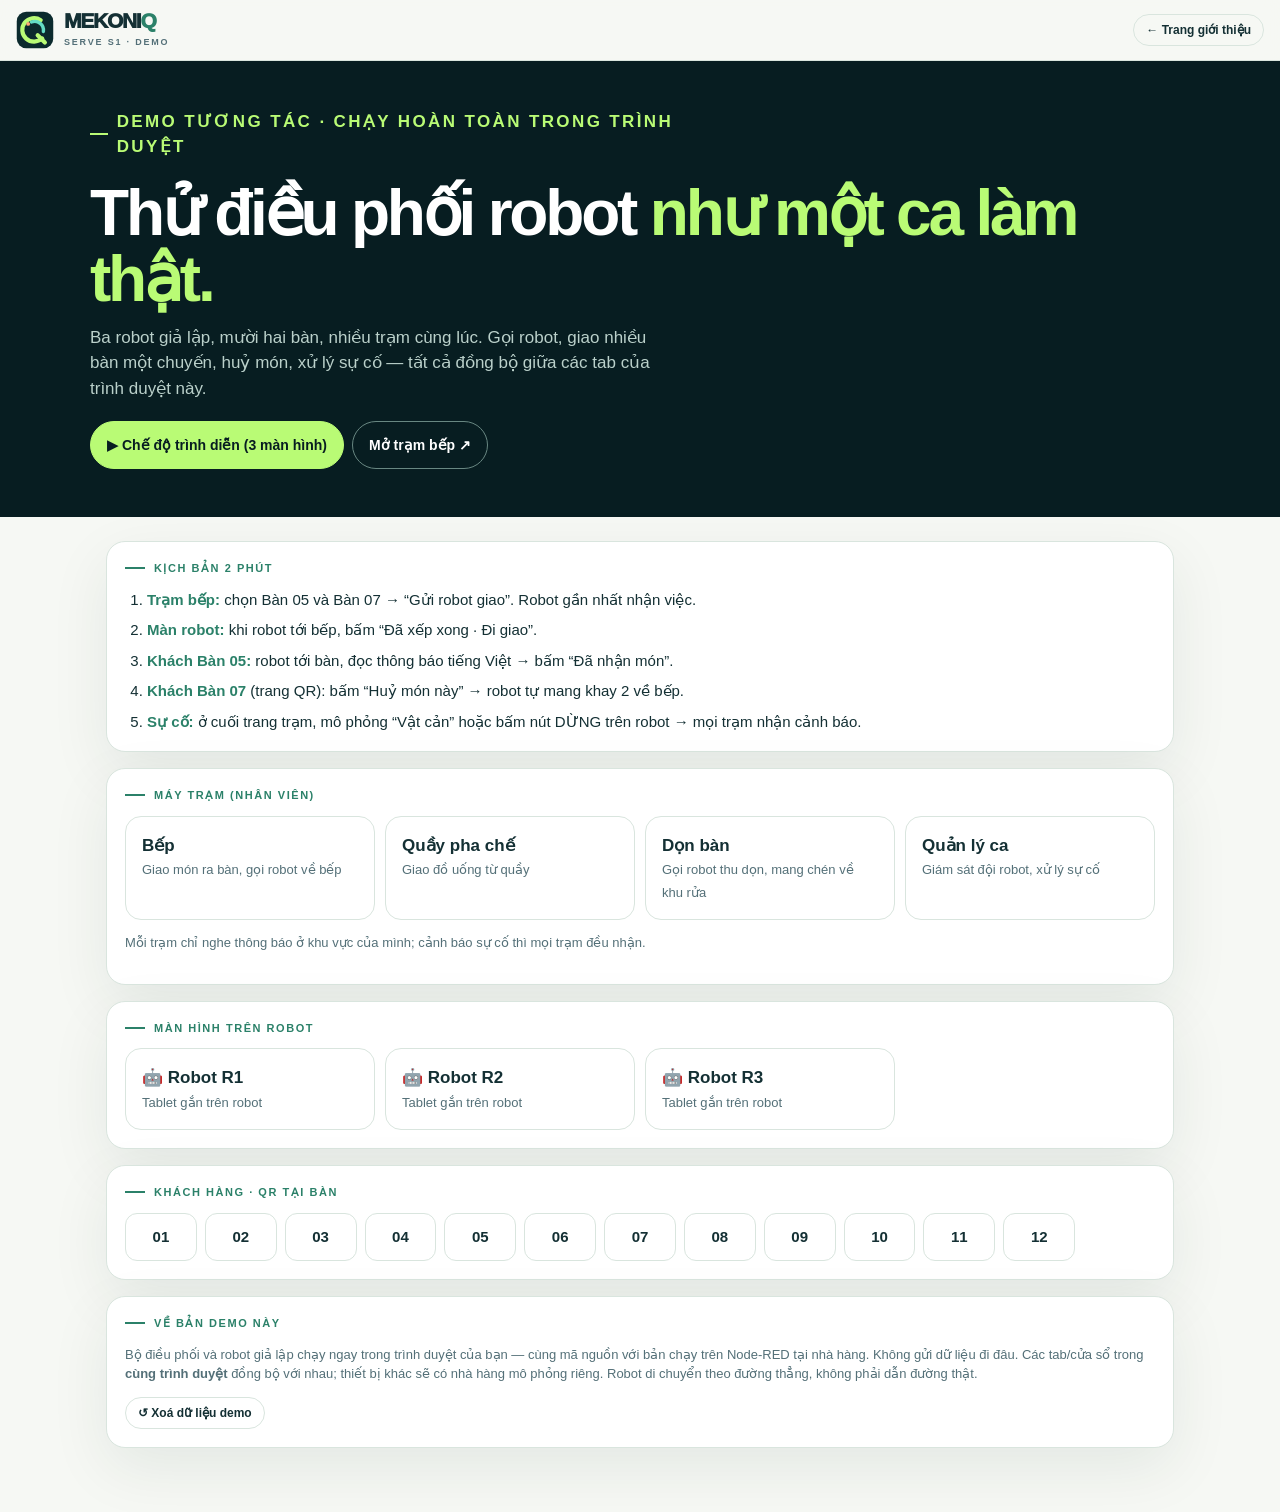
==== demo/index.html @ 447e4af4 "landing page + demo" ====
<!doctype html>
<html lang="vi"><head>
<meta charset="utf-8"><meta name="viewport" content="width=device-width,initial-scale=1">
<title>MEKONIQ Serve · Demo</title>
<meta name="description" content="Demo tương tác MEKONIQ Serve S1: trạm bếp, pha chế, dọn bàn, màn hình robot và QR tại bàn.">
<link rel="icon" href="logo.svg"><link rel="stylesheet" href="brand.css">
<style>
  .hero { background: var(--deep); color: #fff; padding: 48px 16px; }
  .hero > div { max-width: 1100px; margin: auto; }
  .hero h1 { font-size: clamp(36px, 6vw, 64px); letter-spacing: -.05em; line-height: 1.04; margin: 0 0 12px; }
  .hero h1 span { color: var(--mint); }
  .hero p { color: #bad0ca; max-width: 62ch; margin: 0 0 20px; font-size: 17px; }
  .hero .eyebrow { color: var(--mint); }
  .hero .btn { min-height: 48px; font-size: 14px; }
  .hero .btn:not(.primary) { color: #fff; border-color: #688782; }
  main { max-width: 1100px; margin: auto; padding: 24px 16px 64px; display: grid; gap: 16px; }
  .grid { display: grid; grid-template-columns: repeat(auto-fill, minmax(200px, 1fr)); gap: 10px; }
  .tile { display: block; text-decoration: none; padding: 16px; border-radius: 16px; border: 1px solid var(--line); background: var(--card); }
  .tile:hover { border-color: var(--green); }
  .tile b { display: block; font-size: 17px; }
  .tile span { font-size: 13px; color: var(--muted); }
  .tgrid { display: grid; grid-template-columns: repeat(auto-fill, minmax(70px, 1fr)); gap: 8px; }
  .tgrid a { text-align: center; padding: 12px 0; border-radius: 12px; border: 1px solid var(--line); text-decoration: none; font-weight: 800; background: var(--card); }
  ol.script { margin: 0; padding-left: 22px; display: grid; gap: 8px; }
  ol.script b { color: var(--green); }
  .note { font-size: 13px; color: var(--muted); }
  .row { display: flex; gap: 8px; flex-wrap: wrap; align-items: center; }
</style>
</head><body>
<header class="top"><div class="nav"><div id="brand"></div><a class="btn sm" href="../">← Trang giới thiệu</a></div></header>
<section class="hero"><div>
  <p class="eyebrow">Demo tương tác · chạy hoàn toàn trong trình duyệt</p>
  <h1>Thử điều phối robot <span>như một ca làm thật.</span></h1>
  <p>Ba robot giả lập, mười hai bàn, nhiều trạm cùng lúc. Gọi robot, giao nhiều bàn một chuyến, huỷ món, xử lý sự cố — tất cả đồng bộ giữa các tab của trình duyệt này.</p>
  <div class="row"><a class="btn primary" href="showcase.html">▶ Chế độ trình diễn (3 màn hình)</a><a class="btn" href="station.html?role=bep" target="_blank">Mở trạm bếp ↗</a></div>
</div></section>
<main>
  <div class="card"><p class="eyebrow">Kịch bản 2 phút</p>
    <ol class="script">
      <li><b>Trạm bếp:</b> chọn Bàn 05 và Bàn 07 → “Gửi robot giao”. Robot gần nhất nhận việc.</li>
      <li><b>Màn robot:</b> khi robot tới bếp, bấm “Đã xếp xong · Đi giao”.</li>
      <li><b>Khách Bàn 05:</b> robot tới bàn, đọc thông báo tiếng Việt → bấm “Đã nhận món”.</li>
      <li><b>Khách Bàn 07</b> (trang QR): bấm “Huỷ món này” → robot tự mang khay 2 về bếp.</li>
      <li><b>Sự cố:</b> ở cuối trang trạm, mô phỏng “Vật cản” hoặc bấm nút DỪNG trên robot → mọi trạm nhận cảnh báo.</li>
    </ol>
  </div>
  <div class="card"><p class="eyebrow">Máy trạm (nhân viên)</p><div class="grid" id="stations"></div>
    <p class="note">Mỗi trạm chỉ nghe thông báo ở khu vực của mình; cảnh báo sự cố thì mọi trạm đều nhận.</p></div>
  <div class="card"><p class="eyebrow">Màn hình trên robot</p><div class="grid" id="robots"></div></div>
  <div class="card"><p class="eyebrow">Khách hàng · QR tại bàn</p><div class="tgrid" id="tables"></div></div>
  <div class="card"><p class="eyebrow">Về bản demo này</p>
    <p class="note">Bộ điều phối và robot giả lập chạy ngay trong trình duyệt của bạn — cùng mã nguồn với bản chạy trên Node-RED tại nhà hàng. Không gửi dữ liệu đi đâu. Các tab/cửa sổ trong <b>cùng trình duyệt</b> đồng bộ với nhau; thiết bị khác sẽ có nhà hàng mô phỏng riêng. Robot di chuyển theo đường thẳng, không phải dẫn đường thật.</p>
    <div class="row"><button class="btn sm" id="reset">↺ Xoá dữ liệu demo</button></div></div>
</main>
<script src="transport.js"></script><script src="common.js"></script>
<script>
document.getElementById('brand').innerHTML = BRAND('Serve S1 · Demo');
const DESC = { bep: 'Giao món ra bàn, gọi robot về bếp', bar: 'Giao đồ uống từ quầy', don: 'Gọi robot thu dọn, mang chén về khu rửa', ql: 'Giám sát đội robot, xử lý sự cố' };
document.getElementById('reset').onclick = e => armed('reset', () => send({ type: 'reset', by: 'Trang demo' }),
  () => { e.target.textContent = isArmed('reset') ? 'Chạm lần nữa để xoá' : '↺ Xoá dữ liệu demo'; e.target.classList.toggle('armed', isArmed('reset')); });
connect(m => {
  if (m.type !== 'site') return;
  const S = App.site;
  document.getElementById('stations').innerHTML = S.roles.map(r =>
    `<a class="tile" href="station.html?role=${r.id}" target="_blank"><b>${esc(r.name)}</b><span>${DESC[r.id] || ''}</span></a>`).join('');
  document.getElementById('robots').innerHTML = S.robots.map(r =>
    `<a class="tile" href="robot.html?robot=${r.id}" target="_blank"><b>🤖 Robot ${r.id}</b><span>Tablet gắn trên robot</span></a>`).join('');
  document.getElementById('tables').innerHTML = Object.keys(S.points).filter(k => S.points[k].kind === 'table').map(t =>
    `<a href="table.html?t=${t}" target="_blank">${short(t)}</a>`).join('');
});
</script>
</body></html>
---- demo/brand.css ----
/* MEKONIQ brand tokens — from Company Blueprint 2026 (Deep / Motion / IQ / Accent / Paper). */
:root {
  --deep: #071d21; --deep2: #0d2b2e; --ink: #143034; --gray: #547078; --paper: #f6f8f4; --light: #edf4f0;
  --mint: #b9fb75; --iq: #63dcc5; --accent: #ff9f68; --green: #2b8169; --line: #d9e5de; --danger: #d93d42; --warn: #e88a3c;
  --bg: var(--paper); --fg: var(--ink); --card: #fff; --muted: var(--gray); --soft: var(--light);
  --radius: 19px; --shadow: 0 20px 60px rgba(5, 45, 39, .08);
}
@media (prefers-color-scheme: dark) {
  :root:not([data-theme="light"]) { --bg: var(--deep); --fg: #e8f1ec; --card: var(--deep2); --muted: #9bb6b0; --line: #234042; --soft: #12363a; --shadow: none; }
}
:root[data-theme="dark"] { --bg: var(--deep); --fg: #e8f1ec; --card: var(--deep2); --muted: #9bb6b0; --line: #234042; --soft: #12363a; --shadow: none; }

* { box-sizing: border-box; }
html { -webkit-text-size-adjust: 100%; }
body { margin: 0; background: var(--bg); color: var(--fg); font: 15px/1.5 -apple-system, BlinkMacSystemFont, "Segoe UI", Roboto, Arial, sans-serif; }
button, input, select { font: inherit; color: inherit; }
button { cursor: pointer; }
a { color: inherit; }
[hidden] { display: none !important; }

/* Header / identity */
.top { position: sticky; top: 0; z-index: 20; background: color-mix(in srgb, var(--bg) 92%, transparent); backdrop-filter: blur(14px); border-bottom: 1px solid var(--line); }
.nav { display: flex; align-items: center; justify-content: space-between; gap: 12px; padding: 10px 16px; max-width: 1400px; margin: auto; flex-wrap: wrap; }
.identity { display: flex; align-items: center; gap: 10px; white-space: nowrap; text-decoration: none; }
.identity img { width: 38px; height: 38px; }
.wordmark { font-weight: 950; letter-spacing: -.06em; font-size: 21px; line-height: 1; }
.wordmark span { color: var(--green); }
@media (prefers-color-scheme: dark) { :root:not([data-theme="light"]) .wordmark span { color: var(--mint); } }
.identity small { display: block; letter-spacing: .2em; color: var(--muted); text-transform: uppercase; font-size: 9px; font-weight: 850; margin-top: 5px; }
.navright { display: flex; align-items: center; gap: 8px; flex-wrap: wrap; }

.eyebrow { display: flex; align-items: center; gap: 9px; text-transform: uppercase; letter-spacing: .14em; font-size: 11px; font-weight: 900; color: var(--green); margin: 0 0 12px; }
.eyebrow:before { content: ""; width: 20px; height: 2px; background: currentColor; }
@media (prefers-color-scheme: dark) { :root:not([data-theme="light"]) .eyebrow { color: var(--mint); } }
.muted { color: var(--muted); }
.small { font-size: 12px; }

/* Buttons & chips */
.btn { border: 1px solid var(--line); border-radius: 999px; padding: 10px 16px; background: transparent; font-size: 13px; font-weight: 800;
  display: inline-flex; align-items: center; justify-content: center; gap: 7px; white-space: nowrap; transition: transform .15s, background .15s; text-decoration: none; min-height: 40px; }
.btn:hover { transform: translateY(-1px); }
.btn:disabled { opacity: .45; cursor: not-allowed; transform: none; }
.btn.primary { background: var(--mint); border-color: var(--mint); color: var(--deep); }
.btn.dark { background: var(--deep); border-color: var(--deep); color: #fff; }
.btn.danger { background: var(--danger); border-color: var(--danger); color: #fff; }
.btn.warn { border-color: var(--warn); color: var(--warn); }
.btn.sm { padding: 6px 12px; min-height: 32px; font-size: 12px; }
.btn.armed { background: var(--danger); border-color: var(--danger); color: #fff; animation: pulse 1s infinite; }
@keyframes pulse { 50% { opacity: .75; } }
.pill { display: inline-flex; align-items: center; gap: 6px; border-radius: 999px; padding: 3px 10px; font-size: 12px; font-weight: 800; background: var(--soft); white-space: nowrap; }
.pill.ok { background: color-mix(in srgb, var(--mint) 45%, transparent); }
.pill.go { background: color-mix(in srgb, var(--iq) 35%, transparent); }
.pill.warn { background: color-mix(in srgb, var(--accent) 40%, transparent); }
.pill.danger { background: var(--danger); color: #fff; }
.dot { width: 9px; height: 9px; border-radius: 50%; background: var(--danger); display: inline-block; }
.dot.on { background: #3ccf7a; }

/* Segmented + grid pickers */
.seg { display: flex; flex-wrap: wrap; gap: 6px; }
.seg button, .pick { border: 1px solid var(--line); background: var(--card); border-radius: 12px; padding: 9px 14px; font-weight: 750; min-height: 42px; }
.seg button[aria-pressed="true"], .pick[aria-pressed="true"] { background: var(--deep); color: #fff; border-color: var(--deep); }
@media (prefers-color-scheme: dark) { :root:not([data-theme="light"]) .seg button[aria-pressed="true"], :root:not([data-theme="light"]) .pick[aria-pressed="true"] { background: var(--mint); color: var(--deep); border-color: var(--mint); } }
.tables { display: grid; grid-template-columns: repeat(4, 1fr); gap: 6px; }
.pick { padding: 10px 4px; text-align: center; }
.pick b { display: block; font-size: 18px; }
.pick small { font-size: 10px; color: var(--muted); }
.pick[aria-pressed="true"] small { color: inherit; }

.card { background: var(--card); border: 1px solid var(--line); border-radius: var(--radius); padding: 18px; box-shadow: var(--shadow); min-width: 0; }
.field { margin-bottom: 14px; }
.field > label, .label { display: block; font-size: 12px; font-weight: 800; color: var(--muted); margin-bottom: 6px; text-transform: uppercase; letter-spacing: .06em; }
input[type=text] { width: 100%; border: 1px solid var(--line); background: var(--card); border-radius: 12px; padding: 10px 12px; }
.check { display: flex; align-items: center; gap: 8px; font-weight: 700; }
.check input { width: 20px; height: 20px; accent-color: var(--green); }

#offline { position: fixed; left: 0; right: 0; bottom: 0; z-index: 99; background: var(--danger); color: #fff; text-align: center; padding: 10px; font-weight: 700; }
.toasts { position: fixed; right: 16px; bottom: 16px; z-index: 90; display: flex; flex-direction: column; gap: 8px; max-width: min(380px, calc(100vw - 32px)); }
.toast { background: var(--deep); color: #fff; border-left: 4px solid var(--mint); border-radius: 12px; padding: 10px 14px; box-shadow: 0 10px 30px rgba(0,0,0,.25); font-size: 14px; animation: in .2s; }
.toast.warn { border-color: var(--accent); }
.toast.error { border-color: var(--danger); }
@keyframes in { from { transform: translateY(10px); opacity: 0; } }
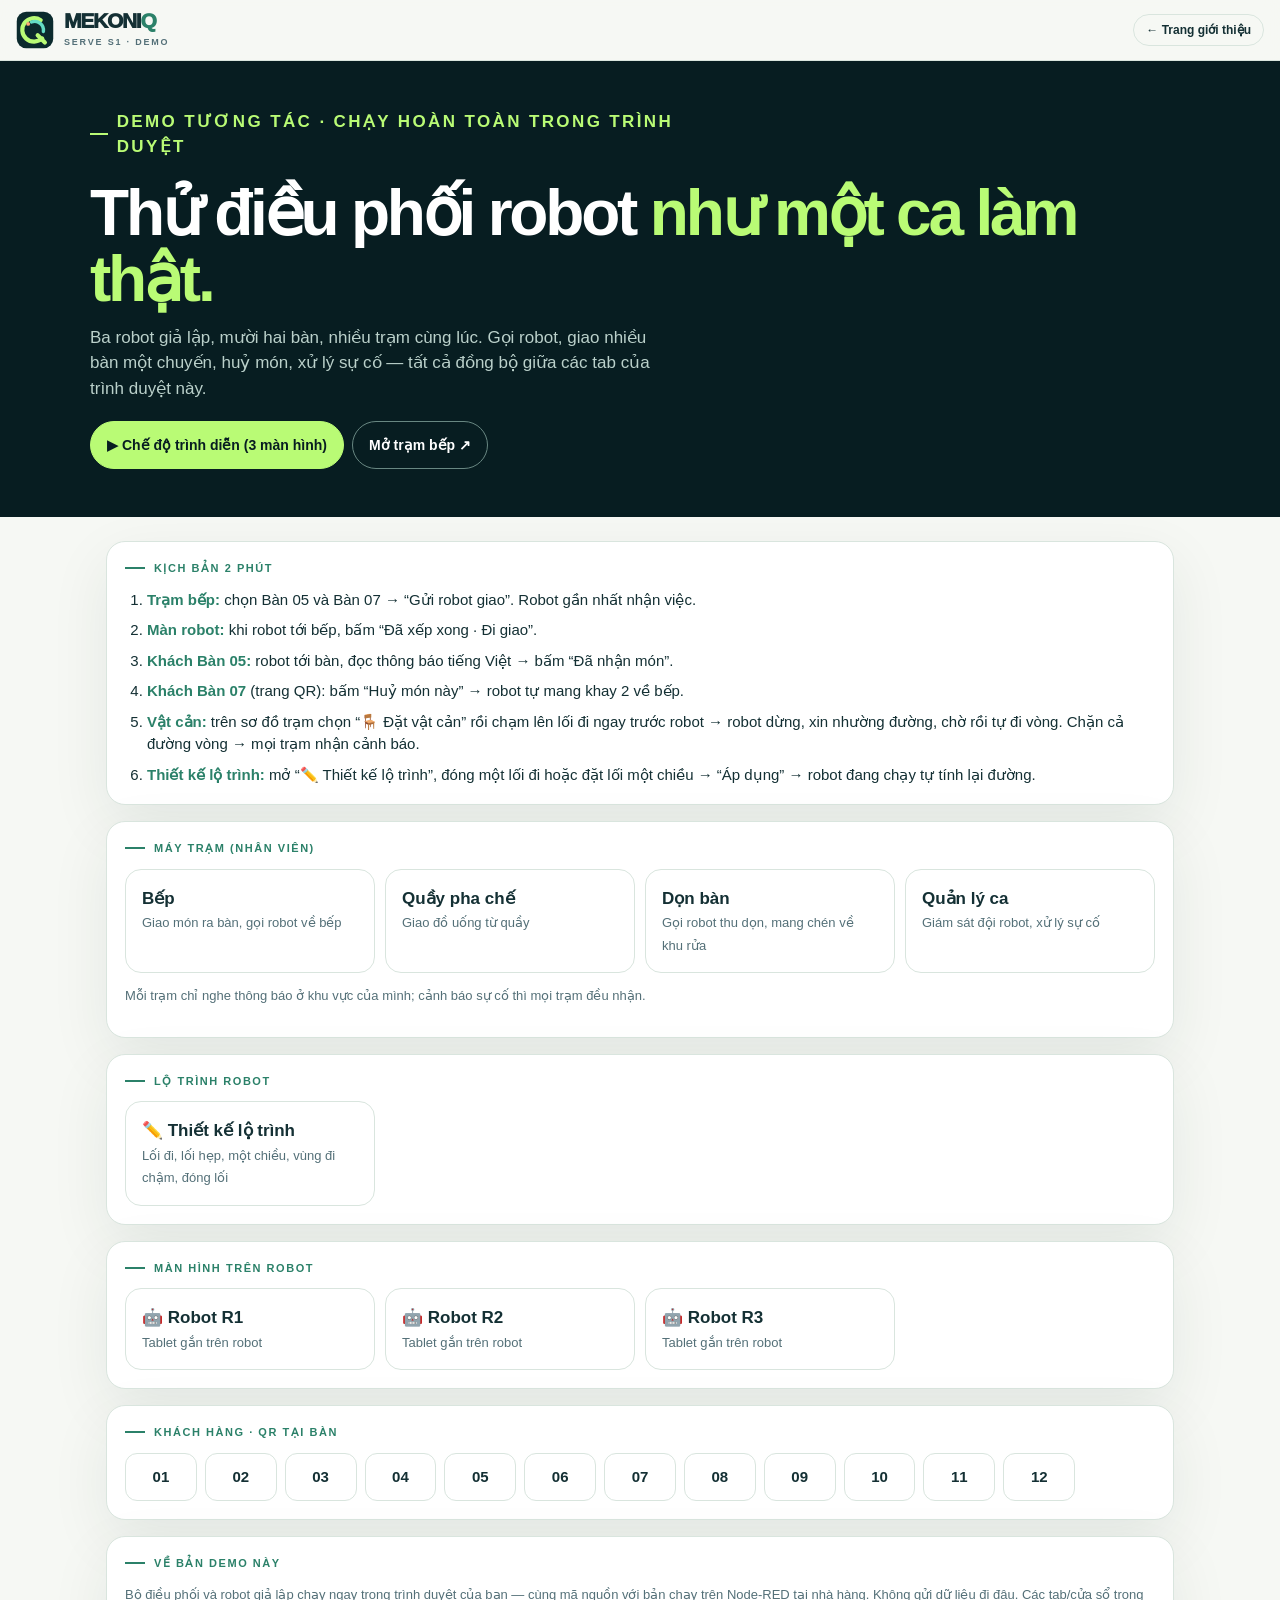
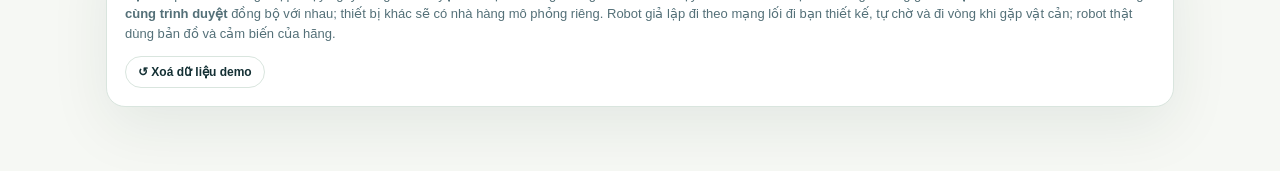
==== commit dcf217c3: "update demo" ====
--- a/demo/index.html
+++ b/demo/index.html
@@ -41,15 +41,17 @@
       <li><b>Màn robot:</b> khi robot tới bếp, bấm “Đã xếp xong · Đi giao”.</li>
       <li><b>Khách Bàn 05:</b> robot tới bàn, đọc thông báo tiếng Việt → bấm “Đã nhận món”.</li>
       <li><b>Khách Bàn 07</b> (trang QR): bấm “Huỷ món này” → robot tự mang khay 2 về bếp.</li>
-      <li><b>Sự cố:</b> ở cuối trang trạm, mô phỏng “Vật cản” hoặc bấm nút DỪNG trên robot → mọi trạm nhận cảnh báo.</li>
+      <li><b>Vật cản:</b> trên sơ đồ trạm chọn “🪑 Đặt vật cản” rồi chạm lên lối đi ngay trước robot → robot dừng, xin nhường đường, chờ rồi tự đi vòng. Chặn cả đường vòng → mọi trạm nhận cảnh báo.</li>
+      <li><b>Thiết kế lộ trình:</b> mở “✏️ Thiết kế lộ trình”, đóng một lối đi hoặc đặt lối một chiều → “Áp dụng” → robot đang chạy tự tính lại đường.</li>
     </ol>
   </div>
   <div class="card"><p class="eyebrow">Máy trạm (nhân viên)</p><div class="grid" id="stations"></div>
     <p class="note">Mỗi trạm chỉ nghe thông báo ở khu vực của mình; cảnh báo sự cố thì mọi trạm đều nhận.</p></div>
+  <div class="card"><p class="eyebrow">Lộ trình robot</p><div class="grid"><a class="tile" href="map.html" target="_blank"><b>✏️ Thiết kế lộ trình</b><span>Lối đi, lối hẹp, một chiều, vùng đi chậm, đóng lối</span></a></div></div>
   <div class="card"><p class="eyebrow">Màn hình trên robot</p><div class="grid" id="robots"></div></div>
   <div class="card"><p class="eyebrow">Khách hàng · QR tại bàn</p><div class="tgrid" id="tables"></div></div>
   <div class="card"><p class="eyebrow">Về bản demo này</p>
-    <p class="note">Bộ điều phối và robot giả lập chạy ngay trong trình duyệt của bạn — cùng mã nguồn với bản chạy trên Node-RED tại nhà hàng. Không gửi dữ liệu đi đâu. Các tab/cửa sổ trong <b>cùng trình duyệt</b> đồng bộ với nhau; thiết bị khác sẽ có nhà hàng mô phỏng riêng. Robot di chuyển theo đường thẳng, không phải dẫn đường thật.</p>
+    <p class="note">Bộ điều phối và robot giả lập chạy ngay trong trình duyệt của bạn — cùng mã nguồn với bản chạy trên Node-RED tại nhà hàng. Không gửi dữ liệu đi đâu. Các tab/cửa sổ trong <b>cùng trình duyệt</b> đồng bộ với nhau; thiết bị khác sẽ có nhà hàng mô phỏng riêng. Robot giả lập đi theo mạng lối đi bạn thiết kế, tự chờ và đi vòng khi gặp vật cản; robot thật dùng bản đồ và cảm biến của hãng.</p>
     <div class="row"><button class="btn sm" id="reset">↺ Xoá dữ liệu demo</button></div></div>
 </main>
 <script src="transport.js"></script><script src="common.js"></script>
--- a/demo/brand.css
+++ b/demo/brand.css
@@ -79,3 +79,32 @@
 .toast.warn { border-color: var(--accent); }
 .toast.error { border-color: var(--danger); }
 @keyframes in { from { transform: translateY(10px); opacity: 0; } }
+
+/* Floor plan + route network (station map, map editor) */
+.floor { width: 100%; height: auto; display: block; border-radius: 14px; background: var(--soft); touch-action: manipulation; }
+.floor .zone { fill: var(--card); stroke: var(--line); stroke-width: .06; }
+.floor .zone.station { fill: color-mix(in srgb, var(--mint) 30%, var(--card)); }
+.floor .zone.dish { fill: color-mix(in srgb, var(--iq) 25%, var(--card)); }
+.floor .zone.dock { fill: color-mix(in srgb, var(--accent) 25%, var(--card)); }
+.floor .tbl { fill: var(--card); stroke: var(--gray); stroke-width: .06; }
+.floor text { font-size: .55px; font-weight: 800; fill: var(--fg); text-anchor: middle; dominant-baseline: central; pointer-events: none; }
+.floor .zl { font-size: .45px; fill: var(--muted); }
+.lane { stroke: color-mix(in srgb, var(--iq) 70%, transparent); stroke-width: .1; stroke-linecap: round; fill: none; }
+.lane.narrow { stroke: var(--accent); stroke-dasharray: .28 .16; stroke-linecap: butt; }
+.lane.slow { stroke: var(--warn); stroke-width: .22; opacity: .6; }
+.lane.closed { stroke: var(--danger); stroke-dasharray: .12 .14; stroke-linecap: butt; opacity: .8; }
+.lane.sel { stroke: var(--deep); stroke-width: .24; opacity: 1; }
+@media (prefers-color-scheme: dark) { :root:not([data-theme="light"]) .lane.sel { stroke: var(--mint); } }
+:root[data-theme="dark"] .lane.sel { stroke: var(--mint); }
+.arrow { fill: var(--green); }
+.node { fill: var(--card); stroke: var(--gray); stroke-width: .04; }
+.node.stop { fill: var(--green); stroke: none; }
+.node.sel, .node.from { fill: var(--accent); stroke: var(--deep); stroke-width: .06; }
+.hit { stroke: transparent; stroke-width: .55; cursor: pointer; }
+.path { stroke: var(--green); stroke-width: .08; stroke-dasharray: .25 .18; fill: none; stroke-linecap: round; }
+.ob circle { fill: color-mix(in srgb, var(--danger) 22%, var(--card)); stroke: var(--danger); stroke-width: .06; }
+.ob.person circle { fill: color-mix(in srgb, var(--accent) 30%, var(--card)); stroke: var(--accent); }
+.ob text { font-size: .38px; }
+.legend { display: flex; flex-wrap: wrap; gap: 6px 14px; font-size: 12px; color: var(--muted); margin-top: 8px; }
+.legend span { display: inline-flex; align-items: center; gap: 6px; }
+.legend svg { width: 34px; height: 8px; }
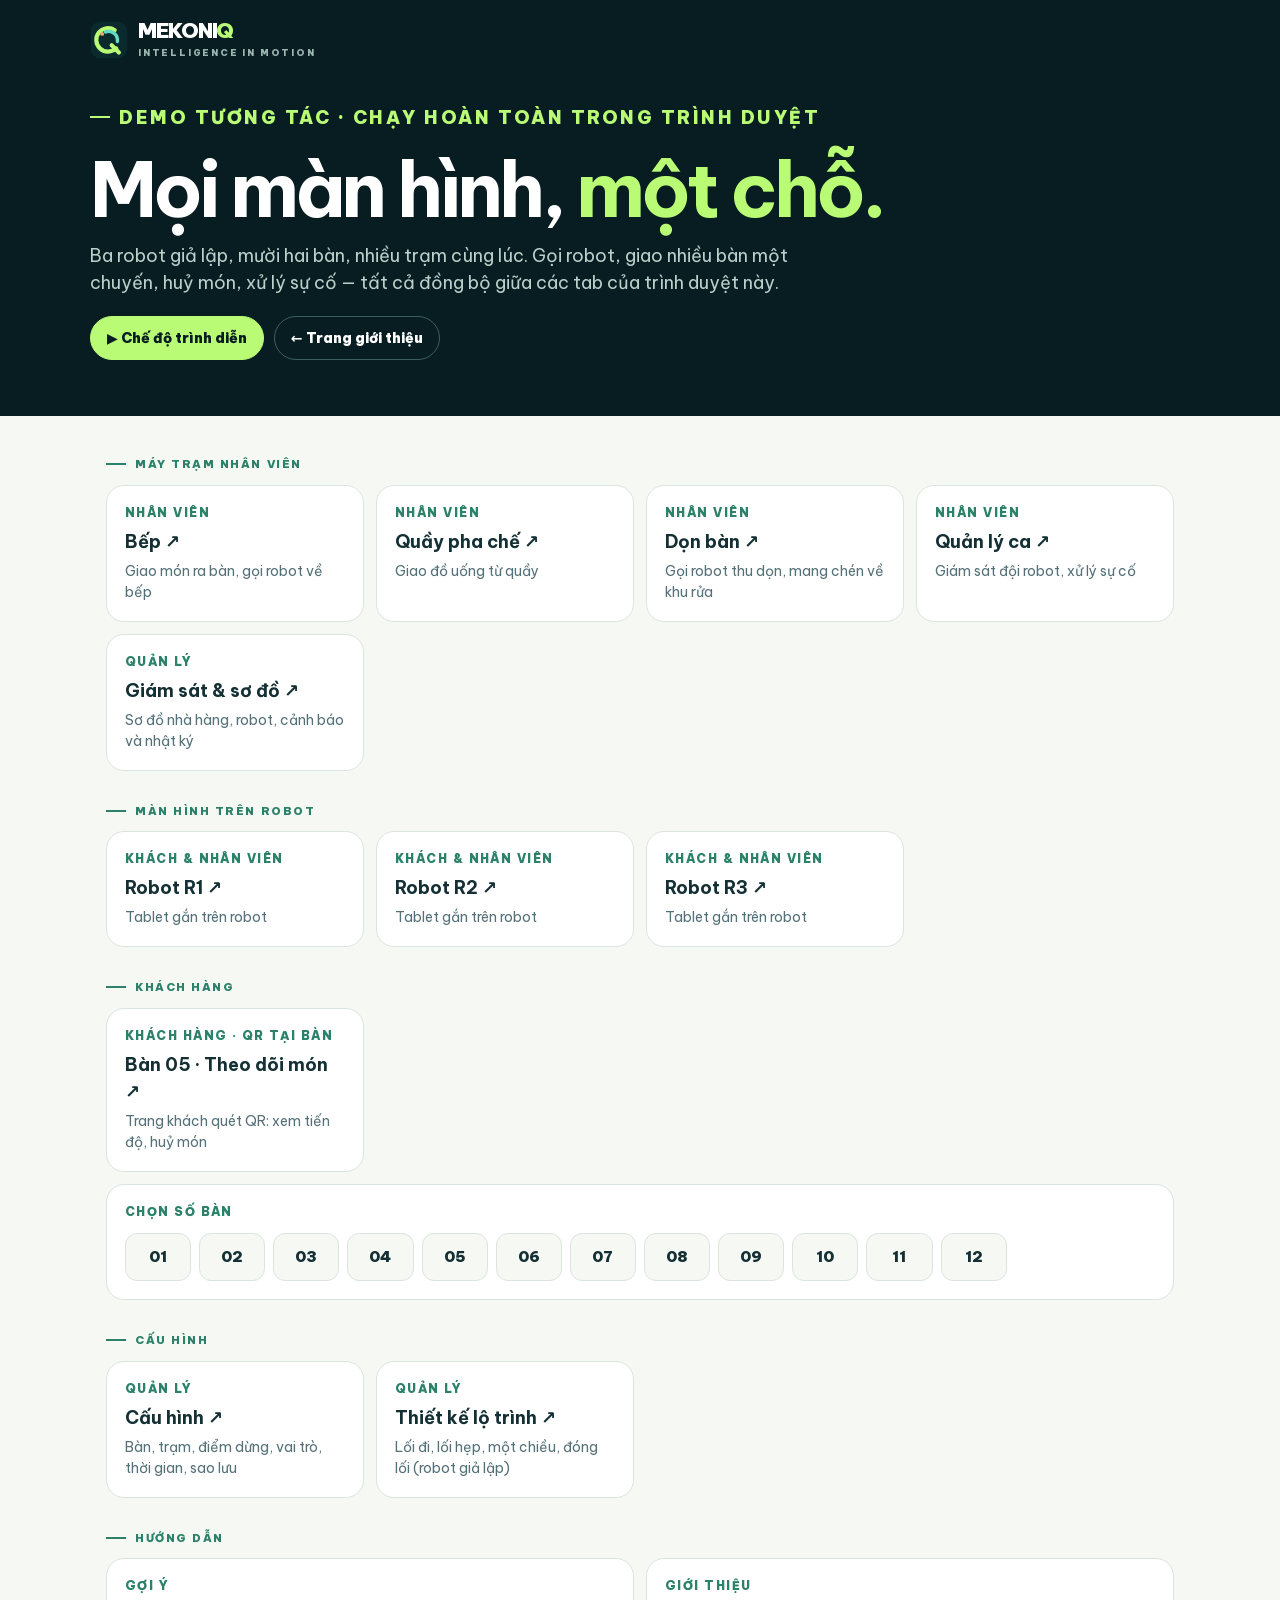
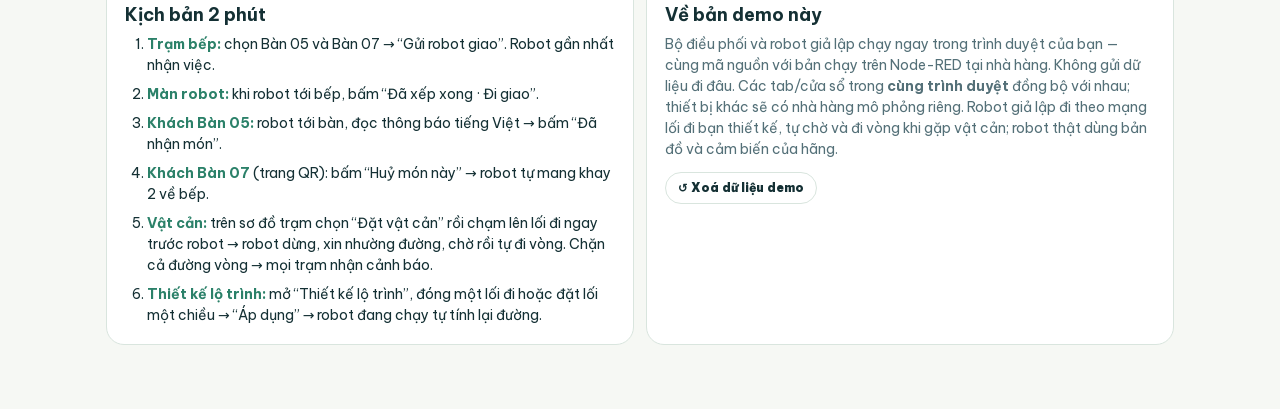
==== commit d1cb63dd: "ui(hub): demo hub groups; web demo can save config Co-Authored-By: Claude Opus 5.5 <noreply@anthropi" ====
--- a/demo/index.html
+++ b/demo/index.html
@@ -5,70 +5,81 @@
 <meta name="description" content="Demo tương tác MEKONIQ Serve S1: trạm bếp, pha chế, dọn bàn, màn hình robot và QR tại bàn.">
 <link rel="icon" href="logo.svg"><link rel="stylesheet" href="brand.css">
 <style>
-  .hero { background: var(--deep); color: #fff; padding: 48px 16px; }
+  /* Hub (spec 4.7): light page that may scroll; hero is the only dark block. */
+  .hero { background: var(--deep); color: #fff; padding: 20px 16px 56px; }
   .hero > div { max-width: 1100px; margin: auto; }
-  .hero h1 { font-size: clamp(36px, 6vw, 64px); letter-spacing: -.05em; line-height: 1.04; margin: 0 0 12px; }
+  .hero .bar { margin-bottom: 44px; }
+  .hero .wordmark span { color: var(--mint); }
+  .hero .identity small { color: #9bb6b0; }
   .hero h1 span { color: var(--mint); }
-  .hero p { color: #bad0ca; max-width: 62ch; margin: 0 0 20px; font-size: 17px; }
+  .hero h1 { font-size: clamp(40px, 7vw, 76px); letter-spacing: -.05em; line-height: 1.02; margin: 0 0 14px; }
+  .hero p { color: #bad0ca; max-width: 62ch; margin: 0 0 20px; font-size: 18px; }
   .hero .eyebrow { color: var(--mint); }
-  .hero .btn { min-height: 48px; font-size: 14px; }
-  .hero .btn:not(.primary) { color: #fff; border-color: #688782; }
-  main { max-width: 1100px; margin: auto; padding: 24px 16px 64px; display: grid; gap: 16px; }
-  .grid { display: grid; grid-template-columns: repeat(auto-fill, minmax(200px, 1fr)); gap: 10px; }
-  .tile { display: block; text-decoration: none; padding: 16px; border-radius: 16px; border: 1px solid var(--line); background: var(--card); }
-  .tile:hover { border-color: var(--green); }
-  .tile b { display: block; font-size: 17px; }
-  .tile span { font-size: 13px; color: var(--muted); }
-  .tgrid { display: grid; grid-template-columns: repeat(auto-fill, minmax(70px, 1fr)); gap: 8px; }
-  .tgrid a { text-align: center; padding: 12px 0; border-radius: 12px; border: 1px solid var(--line); text-decoration: none; font-weight: 800; background: var(--card); }
-  ol.script { margin: 0; padding-left: 22px; display: grid; gap: 8px; }
+  .hero .btn { min-height: 44px; font-size: 14px; text-decoration: none; display: inline-flex; align-items: center; }
+  .hero .btn:not(.primary) { color: #fff; border-color: #3c5f5c; }
+  .hero .row { display: flex; gap: 10px; flex-wrap: wrap; }
+  main { max-width: 1100px; margin: auto; padding: 8px 16px 64px; }
+  main section { margin-top: 32px; }
+  .cards { display: grid; grid-template-columns: repeat(auto-fill, minmax(240px, 1fr)); gap: 12px; }
+  a.c, .c { display: block; text-decoration: none; padding: 18px; border-radius: 18px; border: 1px solid var(--line); background: var(--card); min-width: 0; }
+  a.c:hover { border-color: var(--green); }
+  .c .tag { display: block; font-size: 12px; font-weight: 900; text-transform: uppercase; letter-spacing: .12em; color: var(--green); margin-bottom: 6px; }
+  .c h3 { font-size: 18px; margin: 0 0 6px; }
+  .c p { font-size: 14px; color: var(--muted); margin: 0; }
+  .c.wide { grid-column: 1 / -1; }
+  .tgrid { display: grid; grid-template-columns: repeat(auto-fill, minmax(64px, 1fr)); gap: 8px; margin-top: 12px; }
+  .tgrid a { text-align: center; padding: 12px 0; border-radius: 12px; border: 1px solid var(--line); text-decoration: none; font-weight: 800; background: var(--bg); }
+  .tgrid a:hover { border-color: var(--green); }
+  ol.script { margin: 0; padding-left: 22px; display: grid; gap: 8px; font-size: 14px; }
   ol.script b { color: var(--green); }
-  .note { font-size: 13px; color: var(--muted); }
-  .row { display: flex; gap: 8px; flex-wrap: wrap; align-items: center; }
+  .cards.two { grid-template-columns: repeat(auto-fit, minmax(300px, 1fr)); }
+  .c .row { display: flex; gap: 8px; flex-wrap: wrap; align-items: center; margin-top: 12px; }
 </style>
 </head><body>
-<header class="top"><div class="nav"><div id="brand"></div><a class="btn sm" href="../">← Trang giới thiệu</a></div></header>
 <section class="hero"><div>
+  <div class="bar">
+    <a class="identity" href="index.html"><img src="logo.svg" alt=""><div><div class="wordmark">MEKONI<span>Q</span></div><small>Intelligence in Motion</small></div></a>
+  </div>
   <p class="eyebrow">Demo tương tác · chạy hoàn toàn trong trình duyệt</p>
-  <h1>Thử điều phối robot <span>như một ca làm thật.</span></h1>
+  <h1>Mọi màn hình, <span>một chỗ.</span></h1>
   <p>Ba robot giả lập, mười hai bàn, nhiều trạm cùng lúc. Gọi robot, giao nhiều bàn một chuyến, huỷ món, xử lý sự cố — tất cả đồng bộ giữa các tab của trình duyệt này.</p>
-  <div class="row"><a class="btn primary" href="showcase.html">▶ Chế độ trình diễn (3 màn hình)</a><a class="btn" href="station.html?role=bep" target="_blank">Mở trạm bếp ↗</a></div>
+  <div class="row"><a class="btn primary" href="showcase.html" title="Bếp, robot và khách trên cùng một màn hình">▶ Chế độ trình diễn</a><a class="btn" href="../index.html">← Trang giới thiệu</a></div>
 </div></section>
-<main>
-  <div class="card"><p class="eyebrow">Kịch bản 2 phút</p>
+<main><div id="hub"></div>
+<section><p class="eyebrow">Hướng dẫn</p><div class="cards two">
+  <div class="c"><span class="tag">Gợi ý</span><h3>Kịch bản 2 phút</h3>
     <ol class="script">
       <li><b>Trạm bếp:</b> chọn Bàn 05 và Bàn 07 → “Gửi robot giao”. Robot gần nhất nhận việc.</li>
       <li><b>Màn robot:</b> khi robot tới bếp, bấm “Đã xếp xong · Đi giao”.</li>
       <li><b>Khách Bàn 05:</b> robot tới bàn, đọc thông báo tiếng Việt → bấm “Đã nhận món”.</li>
       <li><b>Khách Bàn 07</b> (trang QR): bấm “Huỷ món này” → robot tự mang khay 2 về bếp.</li>
-      <li><b>Vật cản:</b> trên sơ đồ trạm chọn “🪑 Đặt vật cản” rồi chạm lên lối đi ngay trước robot → robot dừng, xin nhường đường, chờ rồi tự đi vòng. Chặn cả đường vòng → mọi trạm nhận cảnh báo.</li>
-      <li><b>Thiết kế lộ trình:</b> mở “✏️ Thiết kế lộ trình”, đóng một lối đi hoặc đặt lối một chiều → “Áp dụng” → robot đang chạy tự tính lại đường.</li>
-    </ol>
-  </div>
-  <div class="card"><p class="eyebrow">Máy trạm (nhân viên)</p><div class="grid" id="stations"></div>
-    <p class="note">Mỗi trạm chỉ nghe thông báo ở khu vực của mình; cảnh báo sự cố thì mọi trạm đều nhận.</p></div>
-  <div class="card"><p class="eyebrow">Lộ trình robot</p><div class="grid"><a class="tile" href="map.html" target="_blank"><b>✏️ Thiết kế lộ trình</b><span>Lối đi, lối hẹp, một chiều, vùng đi chậm, đóng lối</span></a></div></div>
-  <div class="card"><p class="eyebrow">Màn hình trên robot</p><div class="grid" id="robots"></div></div>
-  <div class="card"><p class="eyebrow">Khách hàng · QR tại bàn</p><div class="tgrid" id="tables"></div></div>
-  <div class="card"><p class="eyebrow">Về bản demo này</p>
-    <p class="note">Bộ điều phối và robot giả lập chạy ngay trong trình duyệt của bạn — cùng mã nguồn với bản chạy trên Node-RED tại nhà hàng. Không gửi dữ liệu đi đâu. Các tab/cửa sổ trong <b>cùng trình duyệt</b> đồng bộ với nhau; thiết bị khác sẽ có nhà hàng mô phỏng riêng. Robot giả lập đi theo mạng lối đi bạn thiết kế, tự chờ và đi vòng khi gặp vật cản; robot thật dùng bản đồ và cảm biến của hãng.</p>
+      <li><b>Vật cản:</b> trên sơ đồ trạm chọn “Đặt vật cản” rồi chạm lên lối đi ngay trước robot → robot dừng, xin nhường đường, chờ rồi tự đi vòng. Chặn cả đường vòng → mọi trạm nhận cảnh báo.</li>
+      <li><b>Thiết kế lộ trình:</b> mở “Thiết kế lộ trình”, đóng một lối đi hoặc đặt lối một chiều → “Áp dụng” → robot đang chạy tự tính lại đường.</li>
+    </ol></div>
+  <div class="c"><span class="tag">Giới thiệu</span><h3>Về bản demo này</h3>
+    <p>Bộ điều phối và robot giả lập chạy ngay trong trình duyệt của bạn — cùng mã nguồn với bản chạy trên Node-RED tại nhà hàng. Không gửi dữ liệu đi đâu. Các tab/cửa sổ trong <b>cùng trình duyệt</b> đồng bộ với nhau; thiết bị khác sẽ có nhà hàng mô phỏng riêng. Robot giả lập đi theo mạng lối đi bạn thiết kế, tự chờ và đi vòng khi gặp vật cản; robot thật dùng bản đồ và cảm biến của hãng.</p>
     <div class="row"><button class="btn sm" id="reset">↺ Xoá dữ liệu demo</button></div></div>
-</main>
+</div></section></main>
 <script src="transport.js"></script><script src="common.js"></script>
 <script>
-document.getElementById('brand').innerHTML = BRAND('Serve S1 · Demo');
 const DESC = { bep: 'Giao món ra bàn, gọi robot về bếp', bar: 'Giao đồ uống từ quầy', don: 'Gọi robot thu dọn, mang chén về khu rửa', ql: 'Giám sát đội robot, xử lý sự cố' };
 document.getElementById('reset').onclick = e => armed('reset', () => send({ type: 'reset', by: 'Trang demo' }),
   () => { e.target.textContent = isArmed('reset') ? 'Chạm lần nữa để xoá' : '↺ Xoá dữ liệu demo'; e.target.classList.toggle('armed', isArmed('reset')); });
+const card = (href, tag, title, desc) => `<a class="c" href="${href}" target="_blank"><span class="tag">${esc(tag)}</span><h3>${esc(title)} ↗</h3><p>${esc(desc)}</p></a>`;
+const group = (title, cards) => `<section><p class="eyebrow">${esc(title)}</p><div class="cards">${cards}</div></section>`;
 connect(m => {
   if (m.type !== 'site') return;
-  const S = App.site;
-  document.getElementById('stations').innerHTML = S.roles.map(r =>
-    `<a class="tile" href="station.html?role=${r.id}" target="_blank"><b>${esc(r.name)}</b><span>${DESC[r.id] || ''}</span></a>`).join('');
-  document.getElementById('robots').innerHTML = S.robots.map(r =>
-    `<a class="tile" href="robot.html?robot=${r.id}" target="_blank"><b>🤖 Robot ${r.id}</b><span>Tablet gắn trên robot</span></a>`).join('');
-  document.getElementById('tables').innerHTML = Object.keys(S.points).filter(k => S.points[k].kind === 'table').map(t =>
-    `<a href="table.html?t=${t}" target="_blank">${short(t)}</a>`).join('');
+  const S = App.site, tables = Object.keys(S.points).filter(k => S.points[k].kind === 'table');
+  const t0 = S.points.T05 ? 'T05' : tables[0];
+  document.getElementById('hub').innerHTML =
+    group('Máy trạm nhân viên', S.roles.map(r => card(`station.html?role=${encodeURIComponent(r.id)}`, 'Nhân viên', r.name, DESC[r.id] || 'Máy trạm theo vai trò')).join('')
+      + card('station.html?role=ql&view=mon', 'Quản lý', 'Giám sát & sơ đồ', 'Sơ đồ nhà hàng, robot, cảnh báo và nhật ký')) +
+    group('Màn hình trên robot', S.robots.map(r => card(`robot.html?robot=${encodeURIComponent(r.id)}`, 'Khách & nhân viên', 'Robot ' + r.id, 'Tablet gắn trên robot')).join('')) +
+    group('Khách hàng', (t0 ? card(`table.html?t=${encodeURIComponent(t0)}`, 'Khách hàng · QR tại bàn', pname(t0) + ' · Theo dõi món', 'Trang khách quét QR: xem tiến độ, huỷ món') : '')
+      + `<div class="c wide"><span class="tag">Chọn số bàn</span><div class="tgrid">${tables.map(t => `<a href="table.html?t=${encodeURIComponent(t)}" target="_blank">${esc(short(t))}</a>`).join('')}</div></div>`) +
+    // Cấu hình is needed on real (Valetudo) sites too; only the route designer needs the simulator.
+    group('Cấu hình', card('setup.html', 'Quản lý', 'Cấu hình', 'Bàn, trạm, điểm dừng, vai trò, thời gian, sao lưu')
+      + (hasSim() ? card('map.html', 'Quản lý', 'Thiết kế lộ trình', 'Lối đi, lối hẹp, một chiều, đóng lối (robot giả lập)') : ''));
 });
 </script>
 </body></html>
--- a/demo/brand.css
+++ b/demo/brand.css
@@ -1,18 +1,25 @@
+/* Fonts: Be Vietnam Pro and JetBrains Mono, both SIL OFL 1.1, self-hosted (no Internet on the restaurant LAN). */
+@font-face { font-family: 'Be Vietnam Pro'; font-weight: 400; font-style: normal; font-display: swap; src: url(fonts/BeVietnamPro-400-vi.woff2) format('woff2'); unicode-range: U+0102-0103, U+0110-0111, U+0128-0129, U+0168-0169, U+01A0-01A1, U+01AF-01B0, U+0300-0301, U+0303-0304, U+0308-0309, U+0323, U+0329, U+1EA0-1EF9, U+20AB; }
+@font-face { font-family: 'Be Vietnam Pro'; font-weight: 400; font-style: normal; font-display: swap; src: url(fonts/BeVietnamPro-400-latin.woff2) format('woff2'); unicode-range: U+0000-00FF, U+0131, U+0152-0153, U+02BB-02BC, U+02C6, U+02DA, U+02DC, U+0304, U+0308, U+0329, U+2000-206F, U+20AC, U+2122, U+2191, U+2193, U+2212, U+2215, U+FEFF, U+FFFD; }
+@font-face { font-family: 'Be Vietnam Pro'; font-weight: 700; font-style: normal; font-display: swap; src: url(fonts/BeVietnamPro-700-vi.woff2) format('woff2'); unicode-range: U+0102-0103, U+0110-0111, U+0128-0129, U+0168-0169, U+01A0-01A1, U+01AF-01B0, U+0300-0301, U+0303-0304, U+0308-0309, U+0323, U+0329, U+1EA0-1EF9, U+20AB; }
+@font-face { font-family: 'Be Vietnam Pro'; font-weight: 700; font-style: normal; font-display: swap; src: url(fonts/BeVietnamPro-700-latin.woff2) format('woff2'); unicode-range: U+0000-00FF, U+0131, U+0152-0153, U+02BB-02BC, U+02C6, U+02DA, U+02DC, U+0304, U+0308, U+0329, U+2000-206F, U+20AC, U+2122, U+2191, U+2193, U+2212, U+2215, U+FEFF, U+FFFD; }
+@font-face { font-family: 'Be Vietnam Pro'; font-weight: 900; font-style: normal; font-display: swap; src: url(fonts/BeVietnamPro-900-vi.woff2) format('woff2'); unicode-range: U+0102-0103, U+0110-0111, U+0128-0129, U+0168-0169, U+01A0-01A1, U+01AF-01B0, U+0300-0301, U+0303-0304, U+0308-0309, U+0323, U+0329, U+1EA0-1EF9, U+20AB; }
+@font-face { font-family: 'Be Vietnam Pro'; font-weight: 900; font-style: normal; font-display: swap; src: url(fonts/BeVietnamPro-900-latin.woff2) format('woff2'); unicode-range: U+0000-00FF, U+0131, U+0152-0153, U+02BB-02BC, U+02C6, U+02DA, U+02DC, U+0304, U+0308, U+0329, U+2000-206F, U+20AC, U+2122, U+2191, U+2193, U+2212, U+2215, U+FEFF, U+FFFD; }
+@font-face { font-family: 'JetBrains Mono'; font-weight: 500; font-style: normal; font-display: swap; src: url(fonts/JetBrainsMono-500.woff2) format('woff2'); unicode-range: U+0000-00FF, U+0131, U+0152-0153, U+02BB-02BC, U+02C6, U+02DA, U+02DC, U+0304, U+0308, U+0329, U+2000-206F, U+20AC, U+2122, U+2191, U+2193, U+2212, U+2215, U+FEFF, U+FFFD; }
+
 /* MEKONIQ brand tokens — from Company Blueprint 2026 (Deep / Motion / IQ / Accent / Paper). */
 :root {
   --deep: #071d21; --deep2: #0d2b2e; --ink: #143034; --gray: #547078; --paper: #f6f8f4; --light: #edf4f0;
   --mint: #b9fb75; --iq: #63dcc5; --accent: #ff9f68; --green: #2b8169; --line: #d9e5de; --danger: #d93d42; --warn: #e88a3c;
   --bg: var(--paper); --fg: var(--ink); --card: #fff; --muted: var(--gray); --soft: var(--light);
   --radius: 19px; --shadow: 0 20px 60px rgba(5, 45, 39, .08);
+  --pill-ok: #e3f6d0; --pill-go: #d9f3ee; --pill-warn: #ffe4cc; --pill-danger: #fbd9da;
+  --warn-ink: #b5541a; --alert-ink: #3d1c05; --bg-app: #eef3f0;
+  --font: 'Be Vietnam Pro', system-ui, -apple-system, Roboto, sans-serif; --mono: 'JetBrains Mono', ui-monospace, monospace;
 }
-@media (prefers-color-scheme: dark) {
-  :root:not([data-theme="light"]) { --bg: var(--deep); --fg: #e8f1ec; --card: var(--deep2); --muted: #9bb6b0; --line: #234042; --soft: #12363a; --shadow: none; }
-}
-:root[data-theme="dark"] { --bg: var(--deep); --fg: #e8f1ec; --card: var(--deep2); --muted: #9bb6b0; --line: #234042; --soft: #12363a; --shadow: none; }
-
 * { box-sizing: border-box; }
 html { -webkit-text-size-adjust: 100%; }
-body { margin: 0; background: var(--bg); color: var(--fg); font: 15px/1.5 -apple-system, BlinkMacSystemFont, "Segoe UI", Roboto, Arial, sans-serif; }
+body { margin: 0; background: var(--bg); color: var(--fg); font: 15px/1.5 var(--font); }
 button, input, select { font: inherit; color: inherit; }
 button { cursor: pointer; }
 a { color: inherit; }
@@ -25,13 +32,11 @@
 .identity img { width: 38px; height: 38px; }
 .wordmark { font-weight: 950; letter-spacing: -.06em; font-size: 21px; line-height: 1; }
 .wordmark span { color: var(--green); }
-@media (prefers-color-scheme: dark) { :root:not([data-theme="light"]) .wordmark span { color: var(--mint); } }
 .identity small { display: block; letter-spacing: .2em; color: var(--muted); text-transform: uppercase; font-size: 9px; font-weight: 850; margin-top: 5px; }
 .navright { display: flex; align-items: center; gap: 8px; flex-wrap: wrap; }
 
 .eyebrow { display: flex; align-items: center; gap: 9px; text-transform: uppercase; letter-spacing: .14em; font-size: 11px; font-weight: 900; color: var(--green); margin: 0 0 12px; }
 .eyebrow:before { content: ""; width: 20px; height: 2px; background: currentColor; }
-@media (prefers-color-scheme: dark) { :root:not([data-theme="light"]) .eyebrow { color: var(--mint); } }
 .muted { color: var(--muted); }
 .small { font-size: 12px; }
 
@@ -48,10 +53,10 @@
 .btn.armed { background: var(--danger); border-color: var(--danger); color: #fff; animation: pulse 1s infinite; }
 @keyframes pulse { 50% { opacity: .75; } }
 .pill { display: inline-flex; align-items: center; gap: 6px; border-radius: 999px; padding: 3px 10px; font-size: 12px; font-weight: 800; background: var(--soft); white-space: nowrap; }
-.pill.ok { background: color-mix(in srgb, var(--mint) 45%, transparent); }
-.pill.go { background: color-mix(in srgb, var(--iq) 35%, transparent); }
-.pill.warn { background: color-mix(in srgb, var(--accent) 40%, transparent); }
-.pill.danger { background: var(--danger); color: #fff; }
+.pill.ok { background: var(--pill-ok); }
+.pill.go { background: var(--pill-go); }
+.pill.warn { background: var(--pill-warn); color: var(--warn-ink); }
+.pill.danger { background: var(--pill-danger); color: var(--danger); }
 .dot { width: 9px; height: 9px; border-radius: 50%; background: var(--danger); display: inline-block; }
 .dot.on { background: #3ccf7a; }
 
@@ -59,14 +64,13 @@
 .seg { display: flex; flex-wrap: wrap; gap: 6px; }
 .seg button, .pick { border: 1px solid var(--line); background: var(--card); border-radius: 12px; padding: 9px 14px; font-weight: 750; min-height: 42px; }
 .seg button[aria-pressed="true"], .pick[aria-pressed="true"] { background: var(--deep); color: #fff; border-color: var(--deep); }
-@media (prefers-color-scheme: dark) { :root:not([data-theme="light"]) .seg button[aria-pressed="true"], :root:not([data-theme="light"]) .pick[aria-pressed="true"] { background: var(--mint); color: var(--deep); border-color: var(--mint); } }
 .tables { display: grid; grid-template-columns: repeat(4, 1fr); gap: 6px; }
 .pick { padding: 10px 4px; text-align: center; }
 .pick b { display: block; font-size: 18px; }
 .pick small { font-size: 10px; color: var(--muted); }
 .pick[aria-pressed="true"] small { color: inherit; }
 
-.card { background: var(--card); border: 1px solid var(--line); border-radius: var(--radius); padding: 18px; box-shadow: var(--shadow); min-width: 0; }
+.card { background: var(--card); border: 1px solid var(--line); border-radius: 18px; padding: 16px; min-width: 0; }
 .field { margin-bottom: 14px; }
 .field > label, .label { display: block; font-size: 12px; font-weight: 800; color: var(--muted); margin-bottom: 6px; text-transform: uppercase; letter-spacing: .06em; }
 input[type=text] { width: 100%; border: 1px solid var(--line); background: var(--card); border-radius: 12px; padding: 10px 12px; }
@@ -74,37 +78,116 @@
 .check input { width: 20px; height: 20px; accent-color: var(--green); }
 
 #offline { position: fixed; left: 0; right: 0; bottom: 0; z-index: 99; background: var(--danger); color: #fff; text-align: center; padding: 10px; font-weight: 700; }
-.toasts { position: fixed; right: 16px; bottom: 16px; z-index: 90; display: flex; flex-direction: column; gap: 8px; max-width: min(380px, calc(100vw - 32px)); }
-.toast { background: var(--deep); color: #fff; border-left: 4px solid var(--mint); border-radius: 12px; padding: 10px 14px; box-shadow: 0 10px 30px rgba(0,0,0,.25); font-size: 14px; animation: in .2s; }
-.toast.warn { border-color: var(--accent); }
-.toast.error { border-color: var(--danger); }
+.toasts { position: fixed; left: 50%; width: max-content; bottom: 24px; transform: translateX(-50%); z-index: 90; max-width: calc(100vw - 32px); pointer-events: none; }   /* single slot: newest replaces */
+.toast { background: var(--deep); color: var(--mint); border-radius: 999px; padding: 12px 24px; font-size: 16px; font-weight: 800; text-align: center; box-shadow: 0 14px 34px rgba(7, 29, 33, .3); animation: in .2s; }
+.toast.warn { background: var(--accent); color: var(--alert-ink); }
+.toast.error { background: var(--danger); color: #fff; }
 @keyframes in { from { transform: translateY(10px); opacity: 0; } }
 
 /* Floor plan + route network (station map, map editor) */
 .floor { width: 100%; height: auto; display: block; border-radius: 14px; background: var(--soft); touch-action: manipulation; }
 .floor .zone { fill: var(--card); stroke: var(--line); stroke-width: .06; }
-.floor .zone.station { fill: color-mix(in srgb, var(--mint) 30%, var(--card)); }
-.floor .zone.dish { fill: color-mix(in srgb, var(--iq) 25%, var(--card)); }
-.floor .zone.dock { fill: color-mix(in srgb, var(--accent) 25%, var(--card)); }
-.floor .tbl { fill: var(--card); stroke: var(--gray); stroke-width: .06; }
+.floor .zone.station { fill: var(--pill-ok); }
+.floor .zone.dish { fill: var(--pill-go); }
+.floor .zone.dock { fill: var(--pill-warn); stroke: #ffbf8a; }
+.floor .tbl { fill: var(--card); stroke: #a9bcb5; stroke-width: .06; }
 .floor text { font-size: .55px; font-weight: 800; fill: var(--fg); text-anchor: middle; dominant-baseline: central; pointer-events: none; }
-.floor .zl { font-size: .45px; fill: var(--muted); }
-.lane { stroke: color-mix(in srgb, var(--iq) 70%, transparent); stroke-width: .1; stroke-linecap: round; fill: none; }
+.floor .zl { font-size: .45px; fill: var(--warn-ink); }
+.lane { stroke: var(--iq); stroke-width: .1; stroke-linecap: round; fill: none; }
 .lane.narrow { stroke: var(--accent); stroke-dasharray: .28 .16; stroke-linecap: butt; }
-.lane.slow { stroke: var(--warn); stroke-width: .22; opacity: .6; }
+.lane.slow { stroke: var(--warn); stroke-width: .22; opacity: .7; }
 .lane.closed { stroke: var(--danger); stroke-dasharray: .12 .14; stroke-linecap: butt; opacity: .8; }
 .lane.sel { stroke: var(--deep); stroke-width: .24; opacity: 1; }
-@media (prefers-color-scheme: dark) { :root:not([data-theme="light"]) .lane.sel { stroke: var(--mint); } }
-:root[data-theme="dark"] .lane.sel { stroke: var(--mint); }
 .arrow { fill: var(--green); }
 .node { fill: var(--card); stroke: var(--gray); stroke-width: .04; }
 .node.stop { fill: var(--green); stroke: none; }
 .node.sel, .node.from { fill: var(--accent); stroke: var(--deep); stroke-width: .06; }
 .hit { stroke: transparent; stroke-width: .55; cursor: pointer; }
 .path { stroke: var(--green); stroke-width: .08; stroke-dasharray: .25 .18; fill: none; stroke-linecap: round; }
-.ob circle { fill: color-mix(in srgb, var(--danger) 22%, var(--card)); stroke: var(--danger); stroke-width: .06; }
-.ob.person circle { fill: color-mix(in srgb, var(--accent) 30%, var(--card)); stroke: var(--accent); }
-.ob text { font-size: .38px; }
+/* Obstacles: 26px discs, N (person) orange, G (object) red. */
+.ob circle { fill: var(--pill-danger); stroke: var(--danger); stroke-width: .07; }
+.ob.person circle { fill: var(--pill-warn); stroke: var(--accent); }
+.floor .ob text { font-size: .42px; font-weight: 900; fill: var(--danger); }
+.floor .ob.person text { fill: var(--warn-ink); }
 .legend { display: flex; flex-wrap: wrap; gap: 6px 14px; font-size: 12px; color: var(--muted); margin-top: 8px; }
 .legend span { display: inline-flex; align-items: center; gap: 6px; }
 .legend svg { width: 34px; height: 8px; }
+
+/* ---- Tablet design system (spec 2): appbar, actions, table tiles, alert strip, screen frame ---- */
+.eyebrow.sm { font-size: 12px; letter-spacing: .1em; color: var(--muted); font-weight: 800; margin: 0 0 8px; }
+.eyebrow.sm:before { display: none; }
+
+/* Dark app bar: logo | title | tabs | spacer | right | clock | connection dot */
+.appbar { height: 64px; flex: none; display: flex; align-items: center; gap: 14px; padding: 0 16px; background: var(--deep); color: #fff; }
+.appbar .home { display: flex; flex: none; }
+.appbar .home img { width: 40px; height: 40px; display: block; }
+.appbar .title { line-height: 1.15; min-width: 0; }
+.appbar .title b { display: block; font-size: 17px; font-weight: 900; white-space: nowrap; }
+.appbar .title small { display: block; font-size: 11px; font-weight: 700; text-transform: uppercase; letter-spacing: .18em; color: #9bb6b0; white-space: nowrap; }
+.appbar .right { margin-left: auto; display: flex; align-items: center; gap: 10px; }
+.appbar .lnk { display: inline-flex; align-items: center; gap: 6px; border: 1px solid #3c5f5c; border-radius: 999px; padding: 6px 12px; font-size: 12px; font-weight: 800; color: #cfe0db; background: transparent; text-decoration: none; white-space: nowrap; }
+.appbar #clock { font: 500 16px var(--mono); font-variant-numeric: tabular-nums; }
+.seg.dark { flex-wrap: nowrap; gap: 4px; padding: 4px; border-radius: 12px; background: rgba(255, 255, 255, .08); }
+.seg.dark button { background: transparent; border: 0; border-radius: 10px; min-height: 40px; padding: 8px 18px; color: #cfe0db; font-weight: 800; white-space: nowrap; }
+.seg.dark button[aria-pressed="true"] { background: var(--mint); color: var(--deep); }
+
+/* Command buttons: two lines, <b>VI</b><small>EN</small>. Height via --act-h (default 72px; robot sets 92px). */
+.act { display: flex; flex-direction: column; align-items: center; justify-content: center; gap: 2px; width: 100%; min-height: var(--act-h, 72px); padding: 8px 18px;
+  border: 2px solid var(--line); border-radius: 22px; background: #fff; color: var(--deep); text-align: center; line-height: 1.15; }
+.act b { font-size: 22px; font-weight: 900; }
+.act small { font-size: 13px; font-weight: 700; opacity: .65; }
+.act:disabled { opacity: .45; cursor: not-allowed; }
+.act.primary { background: var(--mint); border-color: var(--mint); box-shadow: inset 0 -6px 0 rgba(7, 29, 33, .14); }
+.act.outline { background: #fff; border-color: var(--line); }
+.act.danger { border-color: var(--danger); color: var(--danger); }
+.act.warn { border-color: var(--accent); color: var(--warn-ink); }
+.act.dark { min-height: 60px; background: var(--deep); border-color: var(--deep); color: #fff; }
+.act.armed { background: var(--danger); border-color: var(--danger); color: #fff; }
+.act.warn.armed { background: var(--accent); border-color: var(--accent); color: var(--alert-ink); }
+
+/* Table tile: <button class="tt"><span class="lbl">BÀN</span><b>01</b><span class="st">Sẵn sàng</span><span class="tag">✓ K1</span></button> */
+.tt-grid { --cols: 4; display: grid; grid-template-columns: repeat(var(--cols), minmax(0, 1fr)); grid-auto-rows: minmax(0, 1fr); gap: 10px; min-height: 0; }
+.tt-grid.cols6 { --cols: 6; }
+.tt { position: relative; display: flex; flex-direction: column; align-items: center; justify-content: center; min-width: 0; min-height: 0; padding: 4px;
+  border: 1.5px solid var(--line); border-radius: 18px; background: #fff; color: var(--ink); text-align: center; line-height: 1.1; }
+.tt .lbl { font-size: 12px; font-weight: 800; letter-spacing: .12em; text-transform: uppercase; opacity: .65; }
+.tt b { font-size: 44px; font-weight: 900; line-height: 1; }
+.tt .st { font-size: 13px; font-weight: 700; opacity: .75; }
+.tt .tag { position: absolute; top: 8px; right: 10px; font-size: 12px; font-weight: 800; }
+.tt.busy { background: #fff6ee; border-color: #ffc9a3; }
+.tt.busy .st { color: var(--warn-ink); opacity: 1; }
+.tt.here .st { color: var(--green); opacity: 1; }
+.tt[aria-pressed="true"] { background: var(--deep); border-color: var(--deep); color: var(--mint); }
+.tt[aria-pressed="true"] .st { opacity: .85; }
+
+/* Alert strip under the app bar: one row per alert */
+.strip { flex: none; display: flex; align-items: center; gap: 12px; padding: 10px 20px; background: var(--accent); color: var(--alert-ink); font-weight: 700; }
+.strip.error { background: var(--danger); color: #fff; }
+.strip .kind { text-transform: uppercase; letter-spacing: .08em; font-size: 12px; font-weight: 900; }
+.strip .grow { flex: 1; min-width: 0; }
+.strip .t { font: 500 13px var(--mono); opacity: .8; }
+
+/* Stepper "− n +" and on/off switch */
+.stepper { display: inline-flex; align-items: center; border: 1.5px solid var(--line); border-radius: 14px; background: #fff; overflow: hidden; }
+.stepper button { width: 48px; height: 48px; border: 0; background: transparent; font-size: 24px; font-weight: 900; }
+.stepper b { min-width: 44px; text-align: center; font: 500 20px var(--mono); }
+.switch { position: relative; display: inline-block; flex: none; width: 44px; height: 26px; }
+.switch input { position: absolute; inset: 0; width: 100%; height: 100%; margin: 0; opacity: 0; cursor: pointer; }
+.switch i { position: absolute; inset: 0; border-radius: 999px; background: var(--line); transition: background .15s; pointer-events: none; }
+.switch i:before { content: ""; position: absolute; top: 3px; left: 3px; width: 20px; height: 20px; border-radius: 50%; background: #fff; box-shadow: 0 1px 3px rgba(0, 0, 0, .3); transition: transform .15s; }
+.switch input:checked + i { background: var(--green); }
+.switch input:checked + i:before { transform: translateX(18px); }
+.switch input:focus-visible + i { outline: 2px solid var(--iq); outline-offset: 2px; }
+
+/* Tablet frame: fits the viewport, never scrolls (phones narrower than 600px may scroll). */
+.screen { height: 100dvh; display: flex; flex-direction: column; overflow: hidden; background: var(--bg-app); }
+.screen > .body { flex: 1; min-height: 0; display: grid; gap: 12px; padding: 12px; }
+@media (max-width: 599px) { .screen { height: auto; min-height: 100dvh; overflow: auto; } }
+@media (orientation: portrait), (max-width: 900px) {
+  .screen > .body { grid-template-columns: minmax(0, 1fr); }
+  .tt-grid, .tt-grid.cols6 { --cols: 3; }
+  .tt b { font-size: 40px; }
+}
+:root[data-orient=portrait] .screen > .body { grid-template-columns: minmax(0, 1fr); }
+:root[data-orient=portrait] .tt-grid, :root[data-orient=portrait] .tt-grid.cols6 { --cols: 3; }
+:root[data-orient=portrait] .tt b { font-size: 40px; }
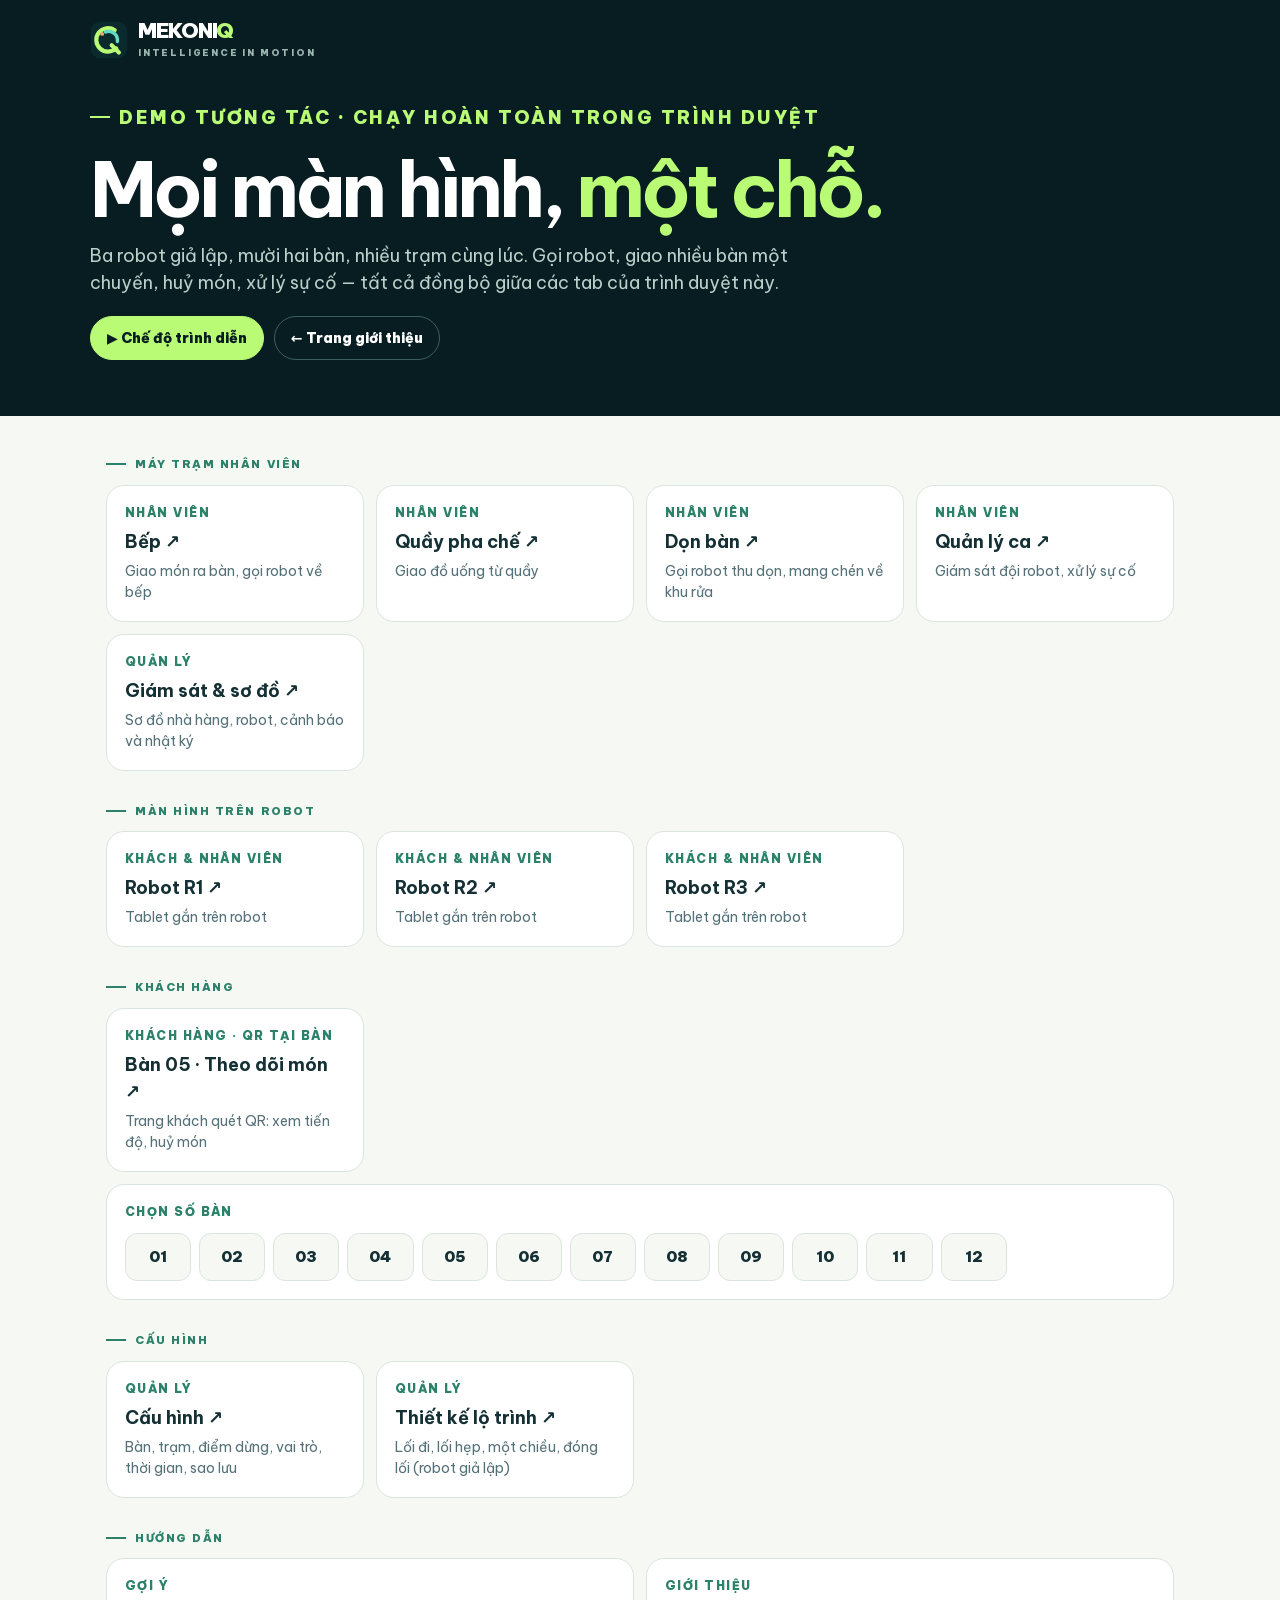
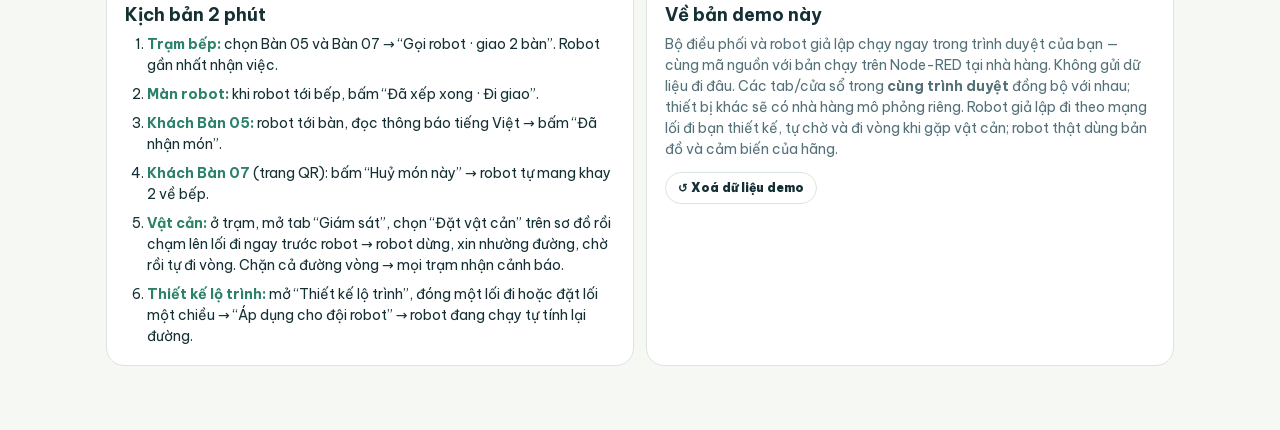
==== commit b8fca2c2: "fix(web demo): persist only custom config; re-export - transport.js: store only the config saved fro" ====
--- a/demo/index.html
+++ b/demo/index.html
@@ -49,12 +49,12 @@
 <section><p class="eyebrow">Hướng dẫn</p><div class="cards two">
   <div class="c"><span class="tag">Gợi ý</span><h3>Kịch bản 2 phút</h3>
     <ol class="script">
-      <li><b>Trạm bếp:</b> chọn Bàn 05 và Bàn 07 → “Gửi robot giao”. Robot gần nhất nhận việc.</li>
+      <li><b>Trạm bếp:</b> chọn Bàn 05 và Bàn 07 → “Gọi robot · giao 2 bàn”. Robot gần nhất nhận việc.</li>
       <li><b>Màn robot:</b> khi robot tới bếp, bấm “Đã xếp xong · Đi giao”.</li>
       <li><b>Khách Bàn 05:</b> robot tới bàn, đọc thông báo tiếng Việt → bấm “Đã nhận món”.</li>
       <li><b>Khách Bàn 07</b> (trang QR): bấm “Huỷ món này” → robot tự mang khay 2 về bếp.</li>
-      <li><b>Vật cản:</b> trên sơ đồ trạm chọn “Đặt vật cản” rồi chạm lên lối đi ngay trước robot → robot dừng, xin nhường đường, chờ rồi tự đi vòng. Chặn cả đường vòng → mọi trạm nhận cảnh báo.</li>
-      <li><b>Thiết kế lộ trình:</b> mở “Thiết kế lộ trình”, đóng một lối đi hoặc đặt lối một chiều → “Áp dụng” → robot đang chạy tự tính lại đường.</li>
+      <li><b>Vật cản:</b> ở trạm, mở tab “Giám sát”, chọn “Đặt vật cản” trên sơ đồ rồi chạm lên lối đi ngay trước robot → robot dừng, xin nhường đường, chờ rồi tự đi vòng. Chặn cả đường vòng → mọi trạm nhận cảnh báo.</li>
+      <li><b>Thiết kế lộ trình:</b> mở “Thiết kế lộ trình”, đóng một lối đi hoặc đặt lối một chiều → “Áp dụng cho đội robot” → robot đang chạy tự tính lại đường.</li>
     </ol></div>
   <div class="c"><span class="tag">Giới thiệu</span><h3>Về bản demo này</h3>
     <p>Bộ điều phối và robot giả lập chạy ngay trong trình duyệt của bạn — cùng mã nguồn với bản chạy trên Node-RED tại nhà hàng. Không gửi dữ liệu đi đâu. Các tab/cửa sổ trong <b>cùng trình duyệt</b> đồng bộ với nhau; thiết bị khác sẽ có nhà hàng mô phỏng riêng. Robot giả lập đi theo mạng lối đi bạn thiết kế, tự chờ và đi vòng khi gặp vật cản; robot thật dùng bản đồ và cảm biến của hãng.</p>
--- a/demo/brand.css
+++ b/demo/brand.css
@@ -12,7 +12,7 @@
   --deep: #071d21; --deep2: #0d2b2e; --ink: #143034; --gray: #547078; --paper: #f6f8f4; --light: #edf4f0;
   --mint: #b9fb75; --iq: #63dcc5; --accent: #ff9f68; --green: #2b8169; --line: #d9e5de; --danger: #d93d42; --warn: #e88a3c;
   --bg: var(--paper); --fg: var(--ink); --card: #fff; --muted: var(--gray); --soft: var(--light);
-  --radius: 19px; --shadow: 0 20px 60px rgba(5, 45, 39, .08);
+  --radius: 19px;
   --pill-ok: #e3f6d0; --pill-go: #d9f3ee; --pill-warn: #ffe4cc; --pill-danger: #fbd9da;
   --warn-ink: #b5541a; --alert-ink: #3d1c05; --bg-app: #eef3f0;
   --font: 'Be Vietnam Pro', system-ui, -apple-system, Roboto, sans-serif; --mono: 'JetBrains Mono', ui-monospace, monospace;
@@ -25,15 +25,12 @@
 a { color: inherit; }
 [hidden] { display: none !important; }
 
-/* Header / identity */
-.top { position: sticky; top: 0; z-index: 20; background: color-mix(in srgb, var(--bg) 92%, transparent); backdrop-filter: blur(14px); border-bottom: 1px solid var(--line); }
-.nav { display: flex; align-items: center; justify-content: space-between; gap: 12px; padding: 10px 16px; max-width: 1400px; margin: auto; flex-wrap: wrap; }
+/* Identity */
 .identity { display: flex; align-items: center; gap: 10px; white-space: nowrap; text-decoration: none; }
 .identity img { width: 38px; height: 38px; }
 .wordmark { font-weight: 950; letter-spacing: -.06em; font-size: 21px; line-height: 1; }
 .wordmark span { color: var(--green); }
 .identity small { display: block; letter-spacing: .2em; color: var(--muted); text-transform: uppercase; font-size: 9px; font-weight: 850; margin-top: 5px; }
-.navright { display: flex; align-items: center; gap: 8px; flex-wrap: wrap; }
 
 .eyebrow { display: flex; align-items: center; gap: 9px; text-transform: uppercase; letter-spacing: .14em; font-size: 11px; font-weight: 900; color: var(--green); margin: 0 0 12px; }
 .eyebrow:before { content: ""; width: 20px; height: 2px; background: currentColor; }
@@ -64,7 +61,6 @@
 .seg { display: flex; flex-wrap: wrap; gap: 6px; }
 .seg button, .pick { border: 1px solid var(--line); background: var(--card); border-radius: 12px; padding: 9px 14px; font-weight: 750; min-height: 42px; }
 .seg button[aria-pressed="true"], .pick[aria-pressed="true"] { background: var(--deep); color: #fff; border-color: var(--deep); }
-.tables { display: grid; grid-template-columns: repeat(4, 1fr); gap: 6px; }
 .pick { padding: 10px 4px; text-align: center; }
 .pick b { display: block; font-size: 18px; }
 .pick small { font-size: 10px; color: var(--muted); }
@@ -72,10 +68,8 @@
 
 .card { background: var(--card); border: 1px solid var(--line); border-radius: 18px; padding: 16px; min-width: 0; }
 .field { margin-bottom: 14px; }
-.field > label, .label { display: block; font-size: 12px; font-weight: 800; color: var(--muted); margin-bottom: 6px; text-transform: uppercase; letter-spacing: .06em; }
+.field > label { display: block; font-size: 12px; font-weight: 800; color: var(--muted); margin-bottom: 6px; text-transform: uppercase; letter-spacing: .06em; }
 input[type=text] { width: 100%; border: 1px solid var(--line); background: var(--card); border-radius: 12px; padding: 10px 12px; }
-.check { display: flex; align-items: center; gap: 8px; font-weight: 700; }
-.check input { width: 20px; height: 20px; accent-color: var(--green); }
 
 #offline { position: fixed; left: 0; right: 0; bottom: 0; z-index: 99; background: var(--danger); color: #fff; text-align: center; padding: 10px; font-weight: 700; }
 .toasts { position: fixed; left: 50%; width: max-content; bottom: 24px; transform: translateX(-50%); z-index: 90; max-width: calc(100vw - 32px); pointer-events: none; }   /* single slot: newest replaces */
@@ -170,7 +164,6 @@
 /* Stepper "− n +" and on/off switch */
 .stepper { display: inline-flex; align-items: center; border: 1.5px solid var(--line); border-radius: 14px; background: #fff; overflow: hidden; }
 .stepper button { width: 48px; height: 48px; border: 0; background: transparent; font-size: 24px; font-weight: 900; }
-.stepper b { min-width: 44px; text-align: center; font: 500 20px var(--mono); }
 .switch { position: relative; display: inline-block; flex: none; width: 44px; height: 26px; }
 .switch input { position: absolute; inset: 0; width: 100%; height: 100%; margin: 0; opacity: 0; cursor: pointer; }
 .switch i { position: absolute; inset: 0; border-radius: 999px; background: var(--line); transition: background .15s; pointer-events: none; }
@@ -180,9 +173,9 @@
 .switch input:focus-visible + i { outline: 2px solid var(--iq); outline-offset: 2px; }
 
 /* Tablet frame: fits the viewport, never scrolls (phones narrower than 600px may scroll). */
-.screen { height: 100dvh; display: flex; flex-direction: column; overflow: hidden; background: var(--bg-app); }
+.screen { height: 100vh; height: 100dvh; display: flex; flex-direction: column; overflow: hidden; background: var(--bg-app); }
 .screen > .body { flex: 1; min-height: 0; display: grid; gap: 12px; padding: 12px; }
-@media (max-width: 599px) { .screen { height: auto; min-height: 100dvh; overflow: auto; } }
+@media (max-width: 599px) { .screen { height: auto; min-height: 100vh; min-height: 100dvh; overflow: auto; } }
 @media (orientation: portrait), (max-width: 900px) {
   .screen > .body { grid-template-columns: minmax(0, 1fr); }
   .tt-grid, .tt-grid.cols6 { --cols: 3; }
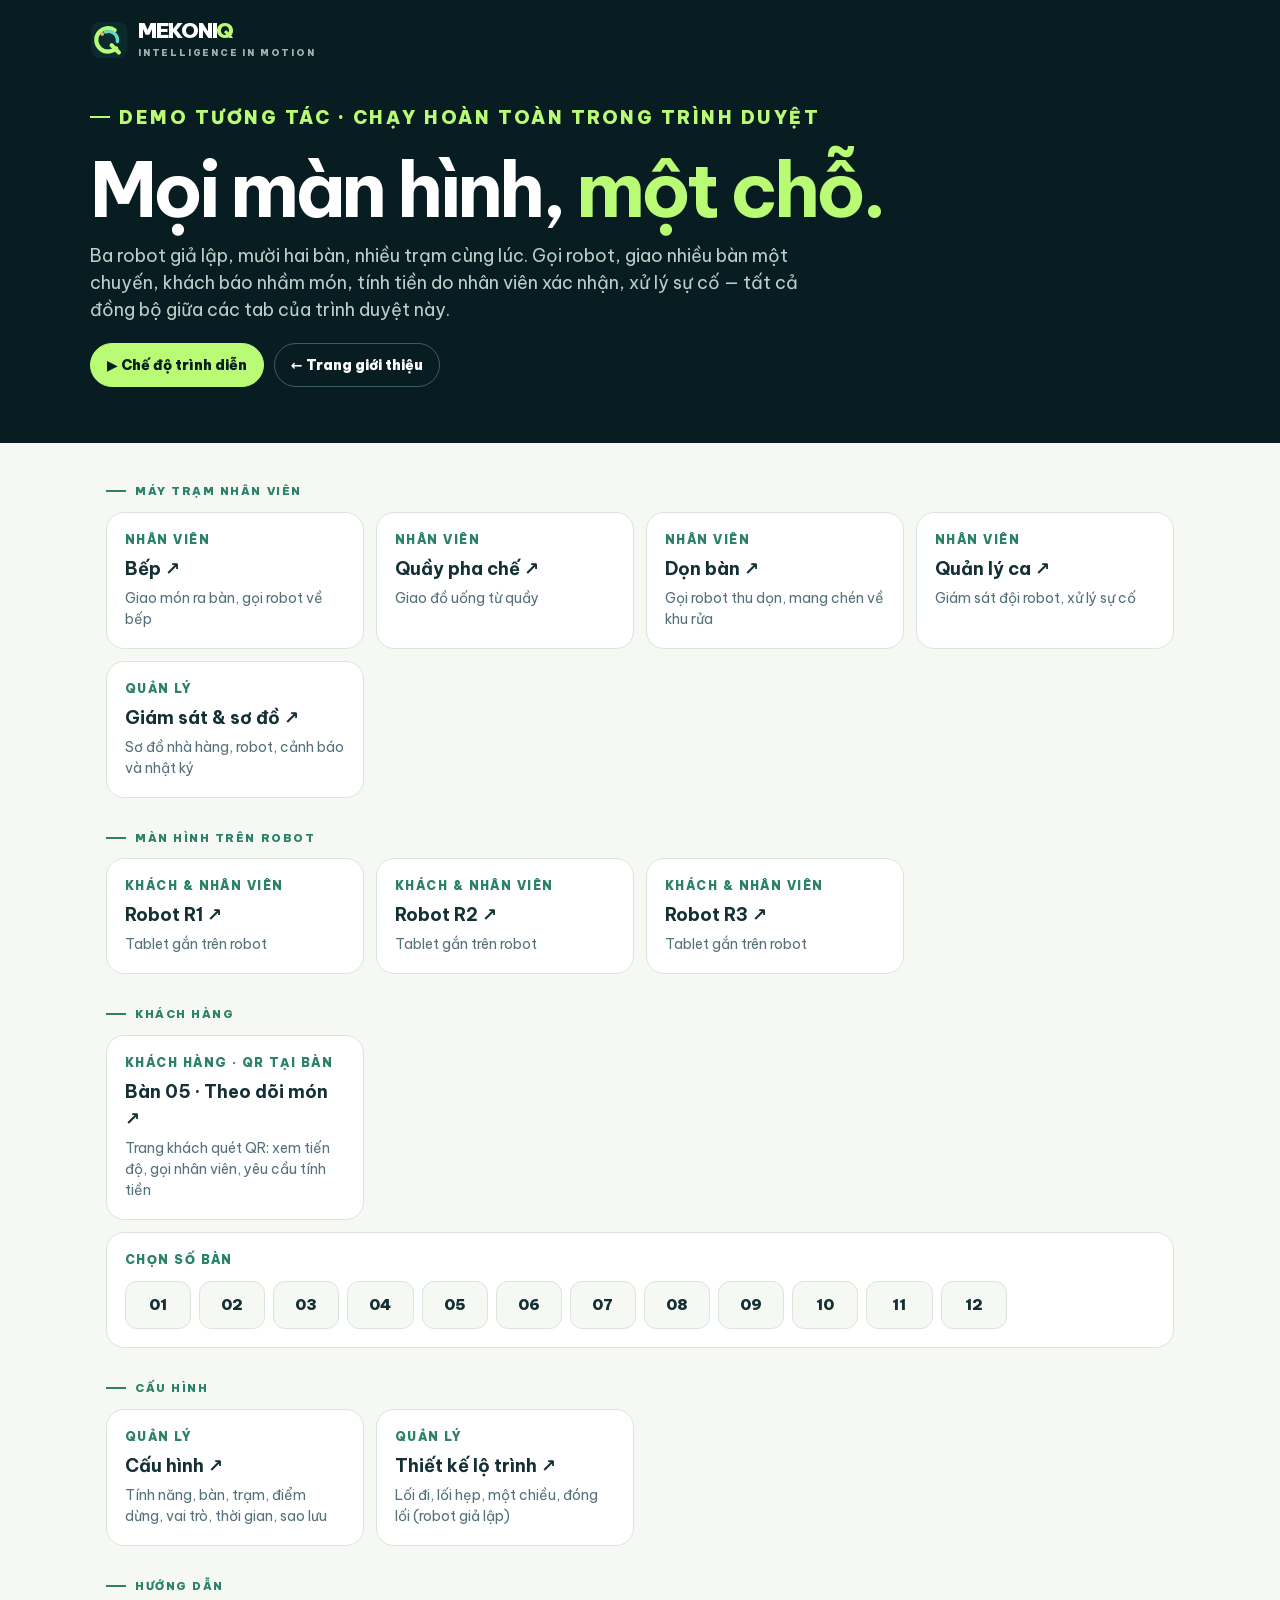
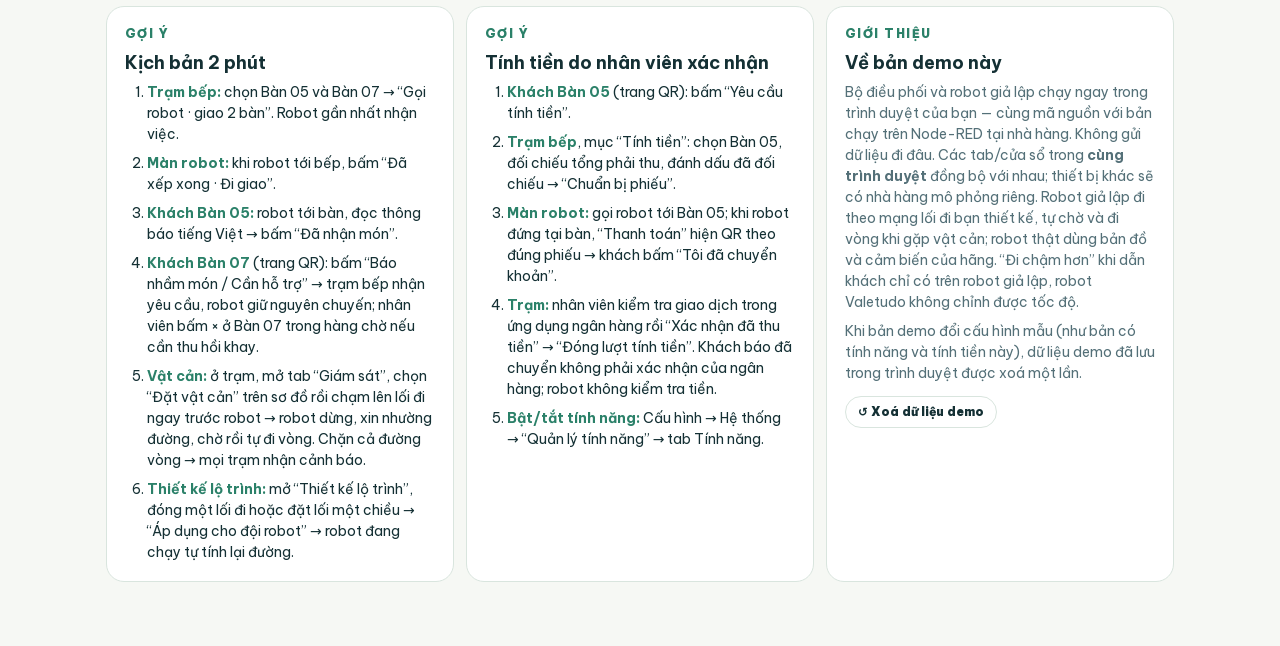
==== commit e6b6e2cd: "demo: export restaurant feature policy and staff-verified billing Co-Authored-By: Claude Opus 5.5 <n" ====
--- a/demo/index.html
+++ b/demo/index.html
@@ -42,7 +42,7 @@
   </div>
   <p class="eyebrow">Demo tương tác · chạy hoàn toàn trong trình duyệt</p>
   <h1>Mọi màn hình, <span>một chỗ.</span></h1>
-  <p>Ba robot giả lập, mười hai bàn, nhiều trạm cùng lúc. Gọi robot, giao nhiều bàn một chuyến, huỷ món, xử lý sự cố — tất cả đồng bộ giữa các tab của trình duyệt này.</p>
+  <p>Ba robot giả lập, mười hai bàn, nhiều trạm cùng lúc. Gọi robot, giao nhiều bàn một chuyến, khách báo nhầm món, tính tiền do nhân viên xác nhận, xử lý sự cố — tất cả đồng bộ giữa các tab của trình duyệt này.</p>
   <div class="row"><a class="btn primary" href="showcase.html" title="Bếp, robot và khách trên cùng một màn hình">▶ Chế độ trình diễn</a><a class="btn" href="../index.html">← Trang giới thiệu</a></div>
 </div></section>
 <main><div id="hub"></div>
@@ -52,12 +52,21 @@
       <li><b>Trạm bếp:</b> chọn Bàn 05 và Bàn 07 → “Gọi robot · giao 2 bàn”. Robot gần nhất nhận việc.</li>
       <li><b>Màn robot:</b> khi robot tới bếp, bấm “Đã xếp xong · Đi giao”.</li>
       <li><b>Khách Bàn 05:</b> robot tới bàn, đọc thông báo tiếng Việt → bấm “Đã nhận món”.</li>
-      <li><b>Khách Bàn 07</b> (trang QR): bấm “Huỷ món này” → robot tự mang khay 2 về bếp.</li>
+      <li><b>Khách Bàn 07</b> (trang QR): bấm “Báo nhầm món / Cần hỗ trợ” → trạm bếp nhận yêu cầu, robot giữ nguyên chuyến; nhân viên bấm × ở Bàn 07 trong hàng chờ nếu cần thu hồi khay.</li>
       <li><b>Vật cản:</b> ở trạm, mở tab “Giám sát”, chọn “Đặt vật cản” trên sơ đồ rồi chạm lên lối đi ngay trước robot → robot dừng, xin nhường đường, chờ rồi tự đi vòng. Chặn cả đường vòng → mọi trạm nhận cảnh báo.</li>
       <li><b>Thiết kế lộ trình:</b> mở “Thiết kế lộ trình”, đóng một lối đi hoặc đặt lối một chiều → “Áp dụng cho đội robot” → robot đang chạy tự tính lại đường.</li>
     </ol></div>
+  <div class="c"><span class="tag">Gợi ý</span><h3>Tính tiền do nhân viên xác nhận</h3>
+    <ol class="script">
+      <li><b>Khách Bàn 05</b> (trang QR): bấm “Yêu cầu tính tiền”.</li>
+      <li><b>Trạm bếp</b>, mục “Tính tiền”: chọn Bàn 05, đối chiếu tổng phải thu, đánh dấu đã đối chiếu → “Chuẩn bị phiếu”.</li>
+      <li><b>Màn robot:</b> gọi robot tới Bàn 05; khi robot đứng tại bàn, “Thanh toán” hiện QR theo đúng phiếu → khách bấm “Tôi đã chuyển khoản”.</li>
+      <li><b>Trạm:</b> nhân viên kiểm tra giao dịch trong ứng dụng ngân hàng rồi “Xác nhận đã thu tiền” → “Đóng lượt tính tiền”. Khách báo đã chuyển không phải xác nhận của ngân hàng; robot không kiểm tra tiền.</li>
+      <li><b>Bật/tắt tính năng:</b> Cấu hình → Hệ thống → “Quản lý tính năng” → tab Tính năng.</li>
+    </ol></div>
   <div class="c"><span class="tag">Giới thiệu</span><h3>Về bản demo này</h3>
-    <p>Bộ điều phối và robot giả lập chạy ngay trong trình duyệt của bạn — cùng mã nguồn với bản chạy trên Node-RED tại nhà hàng. Không gửi dữ liệu đi đâu. Các tab/cửa sổ trong <b>cùng trình duyệt</b> đồng bộ với nhau; thiết bị khác sẽ có nhà hàng mô phỏng riêng. Robot giả lập đi theo mạng lối đi bạn thiết kế, tự chờ và đi vòng khi gặp vật cản; robot thật dùng bản đồ và cảm biến của hãng.</p>
+    <p>Bộ điều phối và robot giả lập chạy ngay trong trình duyệt của bạn — cùng mã nguồn với bản chạy trên Node-RED tại nhà hàng. Không gửi dữ liệu đi đâu. Các tab/cửa sổ trong <b>cùng trình duyệt</b> đồng bộ với nhau; thiết bị khác sẽ có nhà hàng mô phỏng riêng. Robot giả lập đi theo mạng lối đi bạn thiết kế, tự chờ và đi vòng khi gặp vật cản; robot thật dùng bản đồ và cảm biến của hãng. “Đi chậm hơn” khi dẫn khách chỉ có trên robot giả lập, robot Valetudo không chỉnh được tốc độ.</p>
+    <p style="margin-top:8px">Khi bản demo đổi cấu hình mẫu (như bản có tính năng và tính tiền này), dữ liệu demo đã lưu trong trình duyệt được xoá một lần.</p>
     <div class="row"><button class="btn sm" id="reset">↺ Xoá dữ liệu demo</button></div></div>
 </div></section></main>
 <script src="transport.js"></script><script src="common.js"></script>
@@ -75,10 +84,10 @@
     group('Máy trạm nhân viên', S.roles.map(r => card(`station.html?role=${encodeURIComponent(r.id)}`, 'Nhân viên', r.name, DESC[r.id] || 'Máy trạm theo vai trò')).join('')
       + card('station.html?role=ql&view=mon', 'Quản lý', 'Giám sát & sơ đồ', 'Sơ đồ nhà hàng, robot, cảnh báo và nhật ký')) +
     group('Màn hình trên robot', S.robots.map(r => card(`robot.html?robot=${encodeURIComponent(r.id)}`, 'Khách & nhân viên', 'Robot ' + r.id, 'Tablet gắn trên robot')).join('')) +
-    group('Khách hàng', (t0 ? card(`table.html?t=${encodeURIComponent(t0)}`, 'Khách hàng · QR tại bàn', pname(t0) + ' · Theo dõi món', 'Trang khách quét QR: xem tiến độ, huỷ món') : '')
+    group('Khách hàng', (t0 ? card(`table.html?t=${encodeURIComponent(t0)}`, 'Khách hàng · QR tại bàn', pname(t0) + ' · Theo dõi món', 'Trang khách quét QR: xem tiến độ, gọi nhân viên, yêu cầu tính tiền') : '')
       + `<div class="c wide"><span class="tag">Chọn số bàn</span><div class="tgrid">${tables.map(t => `<a href="table.html?t=${encodeURIComponent(t)}" target="_blank">${esc(short(t))}</a>`).join('')}</div></div>`) +
     // Cấu hình is needed on real (Valetudo) sites too; only the route designer needs the simulator.
-    group('Cấu hình', card('setup.html', 'Quản lý', 'Cấu hình', 'Bàn, trạm, điểm dừng, vai trò, thời gian, sao lưu')
+    group('Cấu hình', card('setup.html', 'Quản lý', 'Cấu hình', 'Tính năng, bàn, trạm, điểm dừng, vai trò, thời gian, sao lưu')
       + (hasSim() ? card('map.html', 'Quản lý', 'Thiết kế lộ trình', 'Lối đi, lối hẹp, một chiều, đóng lối (robot giả lập)') : ''));
 });
 </script>
